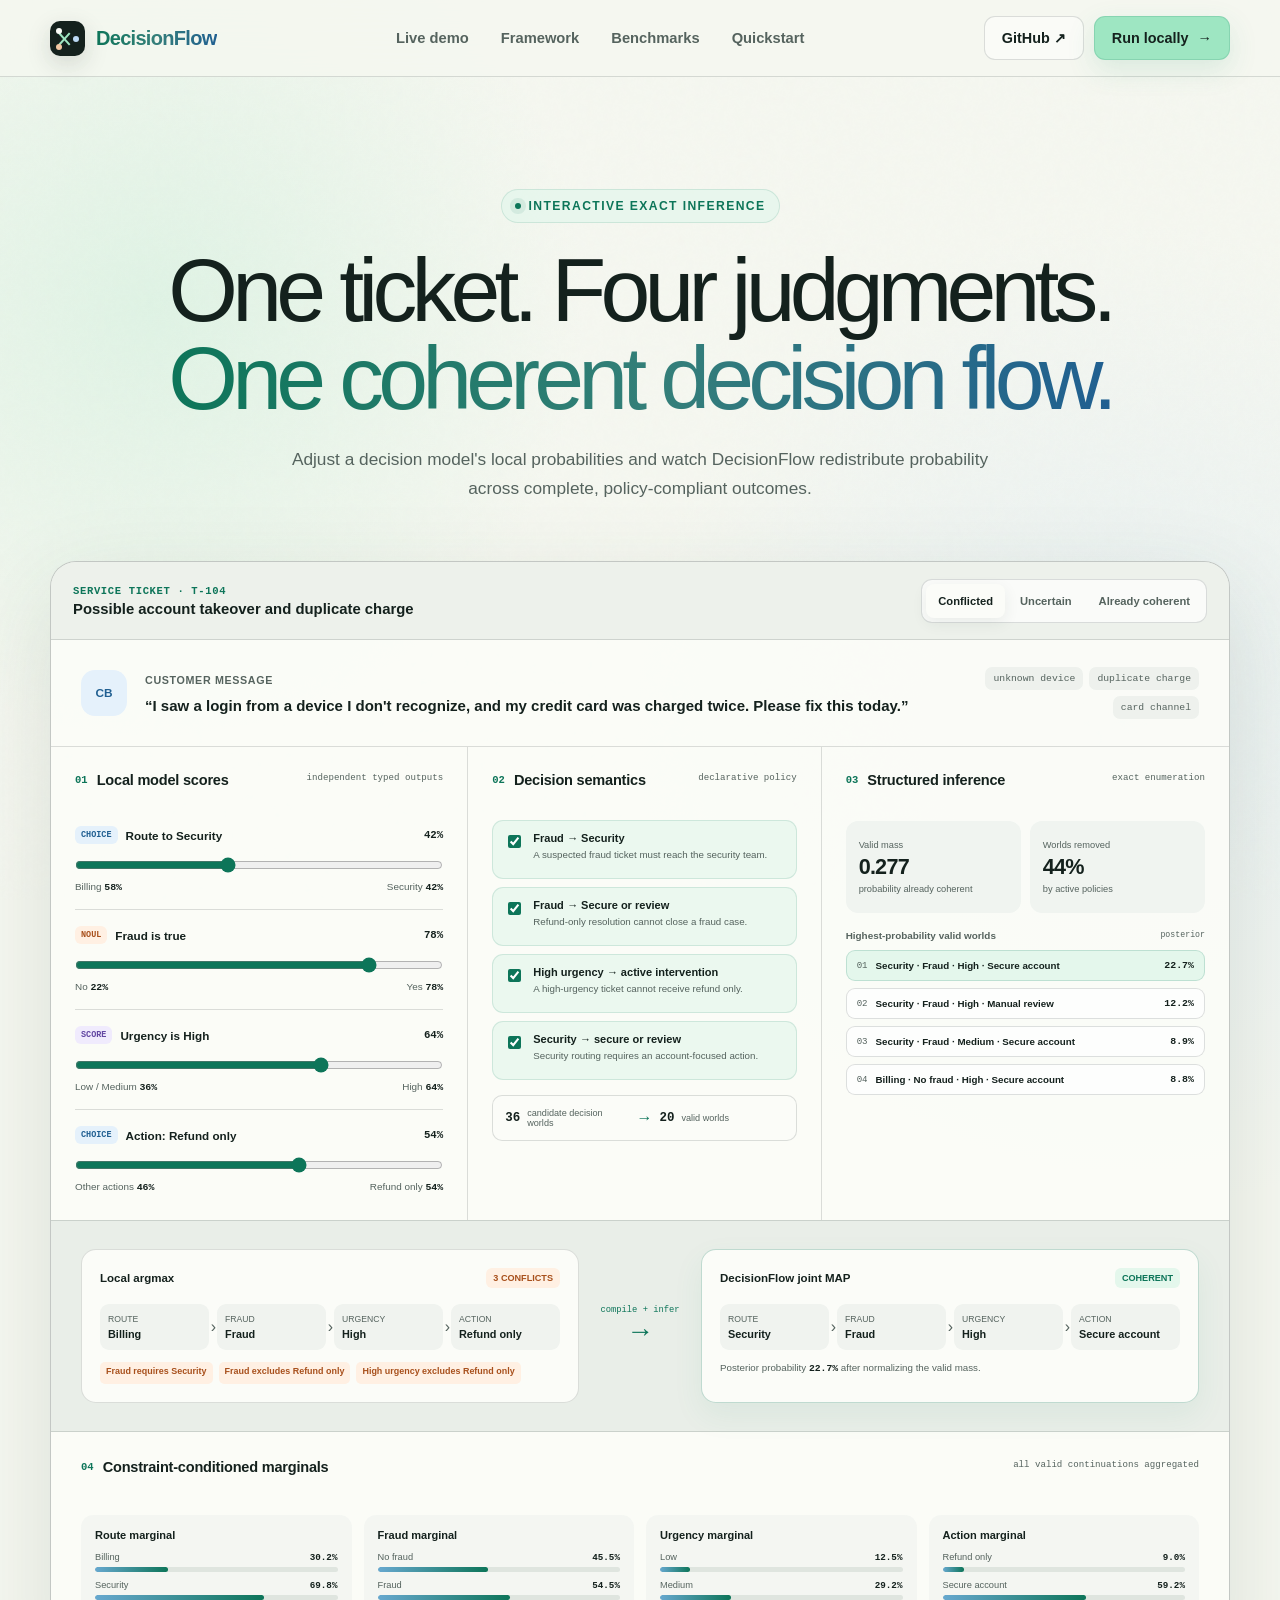
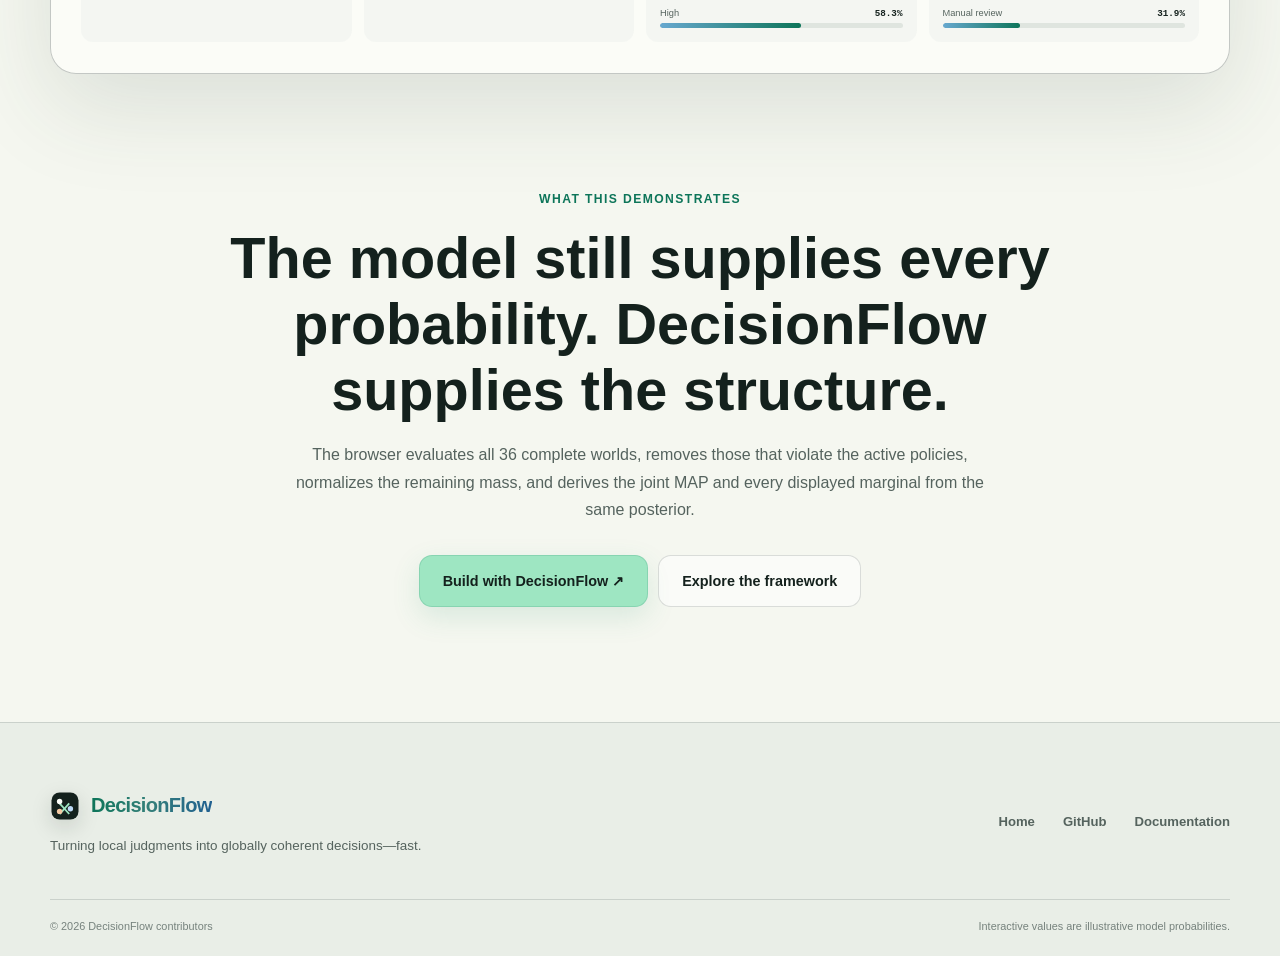
==== site/demo.html @ 05a536d3 "Add interactive service-ticket demo" ====
<!doctype html>
<html lang="en">
  <head>
    <meta charset="utf-8" />
    <meta name="viewport" content="width=device-width, initial-scale=1" />
    <meta name="description" content="An interactive DecisionFlow demo for coherent service-ticket decisions." />
    <meta name="theme-color" content="#f5f7f0" />
    <title>DecisionFlow Demo · Service ticket</title>
    <link rel="icon" href="favicon.svg" type="image/svg+xml" />
    <link rel="stylesheet" href="styles.css" />
    <link rel="stylesheet" href="demo.css" />
    <script src="script.js" defer></script>
    <script src="demo.js" defer></script>
  </head>
  <body>
    <a class="skip-link" href="#demo-main">Skip to demo</a>

    <header class="site-header">
      <div class="nav-shell">
        <a class="brand" href="index.html" aria-label="DecisionFlow home">
          <span class="brand-mark" aria-hidden="true">
            <span class="mark-node mark-node-a"></span>
            <span class="mark-node mark-node-b"></span>
            <span class="mark-node mark-node-c"></span>
          </span>
          <span class="brand-wordmark">DecisionFlow</span>
        </a>

        <button class="nav-toggle" type="button" aria-expanded="false" aria-controls="primary-nav">
          <span class="sr-only">Toggle navigation</span>
          <span></span><span></span>
        </button>

        <nav id="primary-nav" class="primary-nav" aria-label="Primary navigation">
          <a href="demo.html" aria-current="page">Live demo</a>
          <a href="index.html#framework">Framework</a>
          <a href="index.html#benchmarks">Benchmarks</a>
          <a href="index.html#quickstart">Quickstart</a>
        </nav>

        <div class="nav-actions">
          <a class="button button-ghost" href="https://github.com/xiongbo010/DecisionFlow" target="_blank" rel="noreferrer">GitHub ↗</a>
          <a class="button button-primary" href="index.html#quickstart">Run locally <span aria-hidden="true">→</span></a>
        </div>
      </div>
    </header>

    <main id="demo-main">
      <section class="demo-intro section-shell">
        <span class="eyebrow">Interactive exact inference</span>
        <h1>One ticket. Four judgments.<br /><span>One coherent decision flow.</span></h1>
        <p>Adjust a decision model's local probabilities and watch DecisionFlow redistribute probability across complete, policy-compliant outcomes.</p>
      </section>

      <section class="section-shell demo-shell" aria-label="Interactive service-ticket decision demo">
        <div class="demo-toolbar">
          <div>
            <span class="demo-kicker">Service ticket · T-104</span>
            <strong>Possible account takeover and duplicate charge</strong>
          </div>
          <div class="preset-controls" role="group" aria-label="Model probability presets">
            <button class="preset-button active" type="button" data-preset="conflicted">Conflicted</button>
            <button class="preset-button" type="button" data-preset="uncertain">Uncertain</button>
            <button class="preset-button" type="button" data-preset="aligned">Already coherent</button>
          </div>
        </div>

        <div class="ticket-state">
          <div class="ticket-avatar" aria-hidden="true">CB</div>
          <div>
            <span>Customer message</span>
            <blockquote>“I saw a login from a device I don't recognize, and my credit card was charged twice. Please fix this today.”</blockquote>
          </div>
          <div class="state-facts" aria-label="Observed ticket facts">
            <span>unknown device</span><span>duplicate charge</span><span>card channel</span>
          </div>
        </div>

        <div class="demo-grid">
          <aside class="model-controls" aria-labelledby="model-scores-heading">
            <div class="panel-heading">
              <div><span>01</span><h2 id="model-scores-heading">Local model scores</h2></div>
              <small>independent typed outputs</small>
            </div>

            <div class="score-control">
              <div><span class="type-chip choice">Choice</span><label for="route-score">Route to Security</label><output id="route-value">42%</output></div>
              <input id="route-score" type="range" min="5" max="95" value="42" />
              <p><span>Billing <b id="route-billing">58%</b></span><span>Security <b id="route-security">42%</b></span></p>
            </div>

            <div class="score-control">
              <div><span class="type-chip noul">Noul</span><label for="fraud-score">Fraud is true</label><output id="fraud-value">78%</output></div>
              <input id="fraud-score" type="range" min="5" max="95" value="78" />
              <p><span>No <b id="fraud-no">22%</b></span><span>Yes <b id="fraud-yes">78%</b></span></p>
            </div>

            <div class="score-control">
              <div><span class="type-chip score">Score</span><label for="urgency-score">Urgency is High</label><output id="urgency-value">64%</output></div>
              <input id="urgency-score" type="range" min="10" max="90" value="64" />
              <p><span>Low / Medium <b id="urgency-rest">36%</b></span><span>High <b id="urgency-high">64%</b></span></p>
            </div>

            <div class="score-control">
              <div><span class="type-chip choice">Choice</span><label for="action-score">Action: Refund only</label><output id="action-value">54%</output></div>
              <input id="action-score" type="range" min="5" max="85" value="54" />
              <p><span>Other actions <b id="action-rest">46%</b></span><span>Refund only <b id="action-refund">54%</b></span></p>
            </div>
          </aside>

          <section class="policy-panel" aria-labelledby="policies-heading">
            <div class="panel-heading">
              <div><span>02</span><h2 id="policies-heading">Decision semantics</h2></div>
              <small>declarative policy</small>
            </div>
            <div class="policy-list">
              <label><input type="checkbox" data-policy="fraudRoute" checked /><span><b>Fraud → Security</b><small>A suspected fraud ticket must reach the security team.</small></span></label>
              <label><input type="checkbox" data-policy="fraudAction" checked /><span><b>Fraud → Secure or review</b><small>Refund-only resolution cannot close a fraud case.</small></span></label>
              <label><input type="checkbox" data-policy="highAction" checked /><span><b>High urgency → active intervention</b><small>A high-urgency ticket cannot receive refund only.</small></span></label>
              <label><input type="checkbox" data-policy="securityAction" checked /><span><b>Security → secure or review</b><small>Security routing requires an account-focused action.</small></span></label>
            </div>
            <div class="world-counter"><strong>36</strong><span>candidate decision worlds</span><i aria-hidden="true">→</i><strong id="valid-world-count">15</strong><span>valid worlds</span></div>
          </section>

          <section class="inference-panel" aria-labelledby="inference-heading">
            <div class="panel-heading">
              <div><span>03</span><h2 id="inference-heading">Structured inference</h2></div>
              <small>exact enumeration</small>
            </div>
            <div class="inference-metrics">
              <div><span>Valid mass</span><strong id="valid-mass">0.000</strong><small>probability already coherent</small></div>
              <div><span>Worlds removed</span><strong id="worlds-removed">0%</strong><small>by active policies</small></div>
            </div>
            <div class="top-worlds">
              <div class="top-worlds-heading"><span>Highest-probability valid worlds</span><small>posterior</small></div>
              <ol id="top-world-list"></ol>
            </div>
          </section>
        </div>

        <div class="decision-comparison" aria-live="polite">
          <article class="decision-result local-result">
            <div class="result-heading"><span>Local argmax</span><strong id="local-status">Conflicted</strong></div>
            <div id="local-path" class="decision-path"></div>
            <ul id="local-violations" class="violation-list"></ul>
          </article>

          <div class="compile-bridge" aria-hidden="true"><span>compile + infer</span><i>→</i></div>

          <article class="decision-result structured-result">
            <div class="result-heading"><span>DecisionFlow joint MAP</span><strong>Coherent</strong></div>
            <div id="map-path" class="decision-path"></div>
            <p id="map-probability" class="map-probability"></p>
          </article>
        </div>

        <div class="marginal-section">
          <div class="panel-heading">
            <div><span>04</span><h2>Constraint-conditioned marginals</h2></div>
            <small>all valid continuations aggregated</small>
          </div>
          <div id="marginal-grid" class="marginal-grid"></div>
        </div>
      </section>

      <section class="demo-explainer section-shell">
        <span class="kicker">What this demonstrates</span>
        <h2>The model still supplies every probability. DecisionFlow supplies the structure.</h2>
        <p>The browser evaluates all 36 complete worlds, removes those that violate the active policies, normalizes the remaining mass, and derives the joint MAP and every displayed marginal from the same posterior.</p>
        <div class="hero-actions">
          <a class="button button-primary button-large" href="https://github.com/xiongbo010/DecisionFlow" target="_blank" rel="noreferrer">Build with DecisionFlow ↗</a>
          <a class="button button-ghost button-large" href="index.html#framework">Explore the framework</a>
        </div>
      </section>
    </main>

    <footer class="site-footer">
      <div class="section-shell footer-grid">
        <div>
          <a class="brand" href="index.html">
            <span class="brand-mark small" aria-hidden="true"><span class="mark-node mark-node-a"></span><span class="mark-node mark-node-b"></span><span class="mark-node mark-node-c"></span></span>
            <span class="brand-wordmark">DecisionFlow</span>
          </a>
          <p>Turning local judgments into globally coherent decisions—fast.</p>
        </div>
        <div class="footer-links">
          <a href="index.html">Home</a>
          <a href="https://github.com/xiongbo010/DecisionFlow" target="_blank" rel="noreferrer">GitHub</a>
          <a href="https://github.com/xiongbo010/DecisionFlow#readme" target="_blank" rel="noreferrer">Documentation</a>
        </div>
      </div>
      <div class="section-shell footer-bottom"><span>© 2026 DecisionFlow contributors</span><span>Interactive values are illustrative model probabilities.</span></div>
    </footer>
  </body>
</html>
---- site/styles.css ----
:root {
  --paper: #f5f7f0;
  --paper-bright: #fbfcf8;
  --ink: #14211d;
  --ink-soft: #55635e;
  --line: rgba(20, 33, 29, 0.14);
  --line-strong: rgba(20, 33, 29, 0.24);
  --mint: #9ee6c2;
  --mint-deep: #0d7559;
  --mint-pale: #e4f7ec;
  --blue: #bcd9f5;
  --blue-deep: #205f91;
  --orange: #f2c7a2;
  --orange-deep: #a8501c;
  --violet: #d9cdf8;
  --violet-deep: #6247a2;
  --shadow: 0 24px 70px rgba(43, 67, 57, 0.1);
  --radius: 24px;
  --shell: min(1180px, calc(100vw - 48px));
}

* {
  box-sizing: border-box;
}

html {
  scroll-behavior: smooth;
}

body {
  margin: 0;
  color: var(--ink);
  background:
    radial-gradient(circle at 12% 12%, rgba(158, 230, 194, 0.25), transparent 27rem),
    radial-gradient(circle at 88% 28%, rgba(188, 217, 245, 0.22), transparent 31rem),
    var(--paper);
  font-family: Inter, "SF Pro Display", "Segoe UI", "PingFang SC", "Microsoft YaHei", sans-serif;
  -webkit-font-smoothing: antialiased;
}

body::before {
  position: fixed;
  inset: 0;
  z-index: -1;
  content: "";
  pointer-events: none;
  opacity: 0.34;
  background-image: url("data:image/svg+xml,%3Csvg viewBox='0 0 120 120' xmlns='http://www.w3.org/2000/svg'%3E%3Cfilter id='n'%3E%3CfeTurbulence type='fractalNoise' baseFrequency='.9' numOctaves='3' stitchTiles='stitch'/%3E%3C/filter%3E%3Crect width='100%25' height='100%25' filter='url(%23n)' opacity='.055'/%3E%3C/svg%3E");
}

a {
  color: inherit;
  text-decoration: none;
}

button,
input,
select {
  font: inherit;
}

.skip-link {
  position: fixed;
  top: 12px;
  left: 12px;
  z-index: 200;
  padding: 10px 14px;
  color: white;
  background: var(--ink);
  border-radius: 10px;
  transform: translateY(-150%);
}

.skip-link:focus {
  transform: translateY(0);
}

.sr-only {
  position: absolute;
  width: 1px;
  height: 1px;
  padding: 0;
  margin: -1px;
  overflow: hidden;
  clip: rect(0, 0, 0, 0);
  white-space: nowrap;
  border: 0;
}

.section-shell,
.nav-shell {
  width: var(--shell);
  margin-inline: auto;
}

.site-header {
  position: sticky;
  top: 0;
  z-index: 100;
  background: rgba(245, 247, 240, 0.84);
  border-bottom: 1px solid var(--line);
  backdrop-filter: blur(18px);
}

.nav-shell {
  display: grid;
  grid-template-columns: auto 1fr auto;
  align-items: center;
  min-height: 76px;
  gap: 36px;
}

.brand {
  display: inline-flex;
  align-items: center;
  gap: 11px;
  font-size: 1.25rem;
  font-weight: 760;
  letter-spacing: -0.035em;
}

.brand-wordmark {
  background: linear-gradient(96deg, var(--mint-deep) 0%, #347f79 48%, var(--blue-deep) 100%);
  -webkit-background-clip: text;
  color: transparent;
  background-clip: text;
}

.brand-mark {
  position: relative;
  display: inline-block;
  width: 35px;
  height: 35px;
  overflow: hidden;
  background: var(--ink);
  border-radius: 10px;
  box-shadow: 0 8px 24px rgba(20, 33, 29, 0.15);
}

.brand-mark::before,
.brand-mark::after {
  position: absolute;
  width: 16px;
  height: 2px;
  content: "";
  background: var(--mint);
  transform-origin: left center;
}

.brand-mark::before {
  top: 11px;
  left: 9px;
  transform: rotate(48deg);
}

.brand-mark::after {
  top: 23px;
  left: 9px;
  transform: rotate(-48deg);
}

.mark-node {
  position: absolute;
  z-index: 2;
  width: 6px;
  height: 6px;
  background: var(--paper-bright);
  border-radius: 50%;
}

.mark-node-a { top: 7px; left: 6px; }
.mark-node-b { top: 15px; right: 6px; background: var(--blue); }
.mark-node-c { bottom: 6px; left: 6px; background: var(--orange); }

.brand-mark.small {
  width: 30px;
  height: 30px;
  border-radius: 9px;
  transform: scale(0.9);
}

.primary-nav {
  display: flex;
  justify-content: center;
  gap: 32px;
  color: var(--ink-soft);
  font-size: 0.92rem;
  font-weight: 650;
}

.primary-nav a,
.footer-links a {
  position: relative;
  transition: color 180ms ease;
}

.primary-nav a:hover,
.footer-links a:hover {
  color: var(--ink);
}

.primary-nav a::after {
  position: absolute;
  right: 0;
  bottom: -7px;
  left: 0;
  height: 2px;
  content: "";
  background: var(--mint-deep);
  border-radius: 999px;
  transform: scaleX(0);
  transition: transform 180ms ease;
}

.primary-nav a:hover::after {
  transform: scaleX(1);
}

.nav-actions,
.hero-actions {
  display: flex;
  align-items: center;
  gap: 10px;
}

.button {
  display: inline-flex;
  align-items: center;
  justify-content: center;
  min-height: 44px;
  padding: 0 17px;
  gap: 9px;
  font-size: 0.9rem;
  font-weight: 720;
  border: 1px solid transparent;
  border-radius: 11px;
  transition: transform 180ms ease, box-shadow 180ms ease, background 180ms ease;
}

.button:hover {
  transform: translateY(-2px);
}

.button svg {
  width: 17px;
  height: 17px;
  fill: currentColor;
}

.button-primary {
  background: var(--mint);
  border-color: rgba(13, 117, 89, 0.16);
  box-shadow: 0 10px 28px rgba(55, 154, 115, 0.15);
}

.button-primary:hover {
  background: #aaf0cd;
  box-shadow: 0 14px 32px rgba(55, 154, 115, 0.22);
}

.button-ghost {
  background: rgba(255, 255, 255, 0.5);
  border-color: var(--line);
}

.button-ghost:hover {
  background: rgba(255, 255, 255, 0.9);
  box-shadow: 0 10px 26px rgba(43, 67, 57, 0.08);
}

.button-large {
  min-height: 52px;
  padding-inline: 23px;
  border-radius: 13px;
}

.star-icon {
  font-size: 1.55rem;
  line-height: 0;
}

.nav-toggle {
  display: none;
  width: 42px;
  height: 42px;
  padding: 0;
  background: transparent;
  border: 1px solid var(--line);
  border-radius: 10px;
}

.nav-toggle span:not(.sr-only) {
  display: block;
  width: 17px;
  height: 2px;
  margin: 4px auto;
  background: var(--ink);
}

.hero {
  position: relative;
  display: flex;
  min-height: 850px;
  padding: 128px 0 82px;
  align-items: center;
  flex-direction: column;
  overflow: hidden;
  text-align: center;
}

.hero h1 {
  max-width: 1000px;
  margin: 29px 0 25px;
  font-size: clamp(4rem, 8.4vw, 7.5rem);
  font-weight: 520;
  line-height: 0.94;
  letter-spacing: -0.072em;
}

.hero h1 span {
  background: linear-gradient(92deg, var(--mint-deep) 2%, #3a8179 42%, var(--blue-deep) 98%);
  -webkit-background-clip: text;
  color: transparent;
  background-clip: text;
}

.eyebrow,
.kicker {
  display: inline-flex;
  align-items: center;
  gap: 8px;
  color: var(--mint-deep);
  font-size: 0.76rem;
  font-weight: 800;
  letter-spacing: 0.115em;
  text-transform: uppercase;
}

.eyebrow {
  padding: 9px 13px;
  background: rgba(228, 247, 236, 0.78);
  border: 1px solid rgba(13, 117, 89, 0.13);
  border-radius: 999px;
}

.eyebrow::before {
  width: 6px;
  height: 6px;
  content: "";
  background: var(--mint-deep);
  border-radius: 50%;
  box-shadow: 0 0 0 5px rgba(13, 117, 89, 0.09);
  animation: eyebrow-pulse 1.8s ease-in-out infinite;
}

.hero-copy {
  max-width: 740px;
  margin: 0;
  color: var(--ink-soft);
  font-size: clamp(1.05rem, 1.8vw, 1.27rem);
  line-height: 1.65;
}

.hero-actions {
  margin-top: 31px;
}

.hero-orbit {
  position: absolute;
  z-index: -1;
  border: 1px solid rgba(13, 117, 89, 0.12);
  border-radius: 50%;
}

.orbit-one {
  top: 76px;
  left: 50%;
  width: 820px;
  height: 820px;
  transform: translateX(-50%);
}

.orbit-two {
  top: 196px;
  left: 50%;
  width: 580px;
  height: 580px;
  border-color: rgba(32, 95, 145, 0.09);
  transform: translateX(-50%);
}

.hero-console {
  position: relative;
  width: min(900px, 94%);
  margin-top: 62px;
  text-align: left;
  background: rgba(251, 252, 248, 0.83);
  border: 1px solid var(--line-strong);
  border-radius: 20px;
  box-shadow: var(--shadow);
  backdrop-filter: blur(16px);
}

.console-topbar {
  display: flex;
  padding: 13px 17px;
  align-items: center;
  justify-content: space-between;
  color: var(--ink-soft);
  font-family: "SFMono-Regular", Consolas, monospace;
  font-size: 0.76rem;
  border-bottom: 1px solid var(--line);
}

.status-pill {
  display: flex;
  align-items: center;
  gap: 7px;
}

.status-pill i {
  width: 7px;
  height: 7px;
  background: #43ae79;
  border-radius: 50%;
  box-shadow: 0 0 0 4px rgba(67, 174, 121, 0.12);
}

.decision-worlds {
  display: grid;
  grid-template-columns: minmax(180px, 1fr) auto minmax(190px, 1fr) auto minmax(180px, 1fr);
  padding: 27px;
  align-items: center;
  gap: 18px;
}

.world-input,
.world-output,
.constraint-chip {
  min-height: 112px;
  padding: 18px;
  background: var(--paper-bright);
  border: 1px solid var(--line);
  border-radius: 15px;
}

.world-input > span {
  color: var(--ink-soft);
  font-size: 0.78rem;
  font-weight: 700;
}

.mini-bars {
  display: flex;
  height: 62px;
  margin-top: 8px;
  align-items: end;
  gap: 10px;
}

.mini-bars i {
  width: 28%;
  height: var(--value);
  background: linear-gradient(to top, var(--blue), #ddecfa);
  border: 1px solid rgba(32, 95, 145, 0.12);
  border-radius: 6px 6px 3px 3px;
}

.constraint-chip {
  display: flex;
  min-height: 72px;
  padding: 14px;
  align-items: center;
  justify-content: center;
  gap: 8px;
  color: var(--mint-deep);
  background: var(--mint-pale);
  border-color: rgba(13, 117, 89, 0.17);
  font-family: "SFMono-Regular", Consolas, monospace;
  font-size: 0.72rem;
}

.constraint-chip b {
  color: var(--ink-soft);
}

.world-output {
  display: flex;
  flex-direction: column;
  justify-content: center;
  gap: 7px;
  background: linear-gradient(145deg, #fff, var(--mint-pale));
}

.world-output strong {
  margin-bottom: 2px;
  font-size: 0.86rem;
}

.world-output span {
  font-family: "SFMono-Regular", Consolas, monospace;
  font-size: 0.72rem;
}

.world-arrow {
  color: var(--ink-soft);
  font-size: 1.4rem;
}

.console-metrics {
  display: flex;
  padding: 15px 27px 18px;
  gap: 29px;
  color: var(--ink-soft);
  font-size: 0.76rem;
  border-top: 1px solid var(--line);
}

.console-metrics b {
  color: var(--ink);
}

/* Homepage inference flow */
.flow-demo {
  position: relative;
  width: min(1140px, 100%);
  margin-top: 62px;
  overflow: hidden;
  text-align: left;
  background: rgba(251, 252, 248, 0.9);
  border: 1px solid var(--line-strong);
  border-radius: 22px;
  box-shadow: 0 30px 90px rgba(43, 67, 57, 0.13);
  backdrop-filter: blur(18px);
}

.flow-demo::before {
  position: absolute;
  inset: 44px -10% auto;
  height: 330px;
  content: "";
  pointer-events: none;
  background:
    radial-gradient(circle at 50% 60%, rgba(158, 230, 194, 0.2), transparent 23%),
    radial-gradient(circle at 16% 55%, rgba(188, 217, 245, 0.18), transparent 22%),
    radial-gradient(circle at 86% 55%, rgba(217, 205, 248, 0.16), transparent 22%);
}

.flow-topbar {
  position: relative;
  z-index: 3;
  display: grid;
  grid-template-columns: 1fr auto 1fr;
  min-height: 48px;
  padding-inline: 17px;
  align-items: center;
  color: var(--ink-soft);
  border-bottom: 1px solid var(--line);
  font-family: "SFMono-Regular", Consolas, monospace;
  font-size: 0.7rem;
}

.flow-window-dots {
  display: flex;
  gap: 6px;
}

.flow-window-dots i {
  width: 7px;
  height: 7px;
  background: #d8ddd8;
  border-radius: 50%;
}

.flow-window-dots i:first-child { background: var(--orange); }
.flow-window-dots i:nth-child(2) { background: #ead57e; }
.flow-window-dots i:last-child { background: var(--mint); }

.flow-title {
  color: var(--ink);
  font-weight: 700;
}

.flow-runtime {
  display: inline-flex;
  justify-self: end;
  align-items: center;
  gap: 7px;
}

.flow-runtime i {
  width: 7px;
  height: 7px;
  background: #43ae79;
  border-radius: 50%;
  box-shadow: 0 0 0 4px rgba(67, 174, 121, 0.12);
  animation: runtime-pulse 2.2s ease-in-out infinite;
}

.flow-stepper {
  --step-translate: 0%;
  position: relative;
  z-index: 3;
  display: grid;
  grid-template-columns: repeat(4, 1fr);
  padding: 13px 28px 0;
  gap: 7px;
}

.flow-stepper::before {
  position: absolute;
  bottom: 0;
  left: 28px;
  z-index: 2;
  width: calc((100% - 77px) / 4);
  height: 3px;
  content: "";
  background: linear-gradient(90deg, var(--blue-deep), var(--mint-deep));
  border-radius: 999px;
  box-shadow: 0 2px 9px rgba(13, 117, 89, 0.22);
  transform: translateX(var(--step-translate));
  transition: transform 620ms cubic-bezier(0.2, 0.82, 0.24, 1);
}

.flow-stepper span {
  position: relative;
  padding: 0 0 11px;
  color: #8a9691;
  font-size: 0.68rem;
  font-weight: 750;
  letter-spacing: 0.02em;
  transition: color 320ms ease, transform 420ms cubic-bezier(0.2, 0.82, 0.24, 1);
}

.flow-stepper span::after {
  position: absolute;
  right: 0;
  bottom: 0;
  left: 0;
  height: 2px;
  content: "";
  background: #e2e6e1;
  border-radius: 99px;
  transition: background 320ms ease;
}

.flow-stepper span.is-active {
  color: var(--ink);
  transform: translateY(-2px);
}

.flow-stepper span.is-active::after {
  background: #dce5e0;
}

.flow-stepper i {
  margin-right: 5px;
  color: inherit;
  font-family: "SFMono-Regular", Consolas, monospace;
  font-style: normal;
  font-weight: 500;
  transition: color 320ms ease;
}

.flow-stepper span.is-active i { color: var(--mint-deep); }

.flow-canvas {
  position: relative;
  z-index: 2;
  display: grid;
  grid-template-areas: "source reasoning result";
  grid-template-columns: minmax(220px, 0.8fr) minmax(520px, 2fr) minmax(220px, 0.8fr);
  grid-template-rows: minmax(410px, 1fr);
  min-height: 430px;
  padding: 18px 20px 24px;
  align-items: center;
  gap: 22px;
}

.flow-connectors {
  position: absolute;
  inset: 0;
  z-index: 0;
  width: 100%;
  height: 100%;
  overflow: visible;
  pointer-events: none;
}

.flow-line {
  fill: none;
  stroke-width: 1.8;
  stroke-linecap: round;
  stroke-dasharray: 4 9;
  opacity: 0.56;
  vector-effect: non-scaling-stroke;
  animation: flow-dash 5s linear infinite;
}

.flow-line-input { stroke: url(#flowGradientA); }
.flow-line-rule { stroke: url(#flowGradientB); }
.flow-line-dag { stroke: url(#flowGradientA); }
.flow-line-output { stroke: url(#flowGradientA); }

.flow-packet {
  fill: var(--paper-bright);
  stroke-width: 2;
  vector-effect: non-scaling-stroke;
  filter: drop-shadow(0 3px 5px rgba(20, 33, 29, 0.15));
}

.packet-input {
  stroke: var(--blue-deep);
  animation: packet-input 4.8s cubic-bezier(0.5, 0, 0.4, 1) infinite;
}

.packet-rule {
  stroke: var(--orange-deep);
  animation: packet-rule 4.8s 1.2s cubic-bezier(0.5, 0, 0.4, 1) infinite;
}

.packet-dag {
  stroke: var(--blue-deep);
  animation: packet-dag 4.8s 2s cubic-bezier(0.5, 0, 0.4, 1) infinite;
}

.packet-output {
  stroke: var(--mint-deep);
  animation: packet-output 4.8s 3.1s cubic-bezier(0.5, 0, 0.4, 1) infinite;
}

.flow-panel {
  position: relative;
  z-index: 2;
  padding: 17px;
  background: rgba(255, 255, 255, 0.86);
  border: 1px solid rgba(20, 33, 29, 0.12);
  border-radius: 15px;
  box-shadow: 0 10px 28px rgba(43, 67, 57, 0.06);
  transition: border-color 420ms ease, box-shadow 420ms ease, transform 420ms ease;
}

.flow-panel.is-active {
  border-color: rgba(32, 95, 145, 0.34);
  box-shadow: 0 14px 36px rgba(43, 91, 112, 0.12);
  transform: translateY(-3px);
}

.flow-source {
  grid-area: source;
}

.flow-rules {
  grid-area: rules;
  width: min(360px, 100%);
  min-width: 0;
  padding: 14px 15px;
  align-self: end;
  justify-self: center;
}

.flow-result {
  grid-area: result;
}

.flow-source,
.flow-result {
  min-height: 246px;
  align-self: center;
}

.flow-panel-heading {
  display: flex;
  align-items: center;
  justify-content: space-between;
  gap: 12px;
}

.flow-panel-heading > span {
  min-width: 0;
  font-size: 0.78rem;
  font-weight: 800;
}

.flow-panel-heading small {
  flex: 0 0 auto;
  color: var(--ink-soft);
  font-family: "SFMono-Regular", Consolas, monospace;
  font-size: 0.61rem;
  font-weight: 500;
}

.model-pills,
.structure-chips {
  display: flex;
  margin-top: 14px;
  flex-wrap: wrap;
  gap: 6px;
}

.model-pills span,
.structure-chips span {
  padding: 6px 8px;
  color: var(--ink-soft);
  background: #f1f3ef;
  border: 1px solid rgba(20, 33, 29, 0.08);
  border-radius: 7px;
  font-size: 0.59rem;
  font-weight: 720;
}

.signal-list {
  display: grid;
  margin-top: 19px;
  gap: 13px;
}

.signal-list > div {
  display: grid;
  grid-template-columns: 1fr auto;
  align-items: center;
  gap: 5px 9px;
}

.signal-list span,
.signal-list em {
  color: var(--ink-soft);
  font-family: "SFMono-Regular", Consolas, monospace;
  font-size: 0.59rem;
  font-style: normal;
}

.signal-list em {
  color: var(--ink);
  text-align: right;
}

.signal-list b {
  position: relative;
  grid-column: 1 / -1;
  height: 5px;
  overflow: hidden;
  background: #e8ece7;
  border-radius: 99px;
}

.signal-list b i {
  position: absolute;
  inset: 0 auto 0 0;
  width: var(--signal);
  background: linear-gradient(90deg, #9bc9eb, #5e97c2);
  border-radius: inherit;
  transform-origin: left;
  animation: signal-breathe 4.8s ease-in-out infinite;
}

.signal-list > div:nth-child(2) b i { animation-delay: 180ms; }
.signal-list > div:nth-child(3) b i { animation-delay: 360ms; }

.structure-chips {
  margin-top: 10px;
  display: grid;
  grid-template-columns: repeat(3, minmax(0, 1fr));
  width: 100%;
}

.structure-chips span {
  display: inline-flex;
  min-width: 0;
  padding: 5px 4px;
  align-items: center;
  justify-content: center;
  gap: 3px;
  background: #f7f7f3;
  font-size: 0.52rem;
  overflow-wrap: normal;
  text-align: center;
  white-space: nowrap;
}

.chip-dot {
  width: 6px;
  height: 6px;
  border-radius: 2px;
}

.chip-dot.policy { background: var(--orange); }
.chip-dot.dependency { background: var(--violet); }
.chip-dot.temporal { background: var(--blue); }

.flow-rules code {
  display: block;
  margin-top: 10px;
  color: var(--ink-soft);
  font-size: 0.6rem;
  overflow-wrap: anywhere;
  text-align: center;
}

.reasoning-field {
  position: relative;
  z-index: 2;
  display: flex;
  grid-area: reasoning;
  min-width: 0;
  min-height: 390px;
  align-items: stretch;
  justify-content: center;
  flex-direction: column;
}

.reasoning-field::before {
  position: absolute;
  inset: 18% 9% 8%;
  z-index: -1;
  content: "";
  pointer-events: none;
  background:
    radial-gradient(circle at center, rgba(158, 230, 194, 0.14), transparent 43%),
    radial-gradient(ellipse at center, rgba(188, 217, 245, 0.12), transparent 68%);
}

.reasoning-rules {
  display: flex;
  width: min(480px, calc(100% - 32px));
  min-height: 68px;
  margin: 0 auto 4px;
  padding: 10px 14px 11px;
  align-items: center;
  justify-content: center;
  flex-direction: column;
  gap: 8px;
  color: var(--ink-soft);
  background: rgba(255, 255, 255, 0.92);
  border: 1px solid rgba(20, 33, 29, 0.1);
  border-radius: 18px;
  box-shadow: 0 10px 26px rgba(43, 67, 57, 0.065);
  transition: color 360ms ease, transform 360ms ease, border-color 360ms ease, box-shadow 360ms ease;
}

.reasoning-rules > span {
  color: var(--ink);
  font-size: 0.68rem;
  font-weight: 800;
  white-space: nowrap;
}

.reasoning-rules > div {
  display: flex;
  flex-wrap: wrap;
  justify-content: center;
  gap: 7px;
}

.reasoning-rules i {
  display: inline-flex;
  padding: 6px 9px;
  align-items: center;
  gap: 5px;
  color: var(--ink-soft);
  background: #f5f7f4;
  border: 1px solid rgba(20, 33, 29, 0.08);
  border-radius: 999px;
  font-size: 0.56rem;
  font-style: normal;
  font-weight: 720;
  box-shadow: 0 4px 12px rgba(43, 67, 57, 0.035);
  transition: border-color 320ms ease, background 320ms ease, transform 320ms ease;
}

.reasoning-rules.is-active {
  transform: translateY(-2px);
  border-color: rgba(32, 95, 145, 0.22);
  box-shadow: 0 14px 32px rgba(43, 91, 112, 0.1);
}

.reasoning-rules.is-active i {
  background: rgba(255, 255, 255, 0.94);
  border-color: rgba(32, 95, 145, 0.22);
}

.structure-icon {
  position: relative;
  display: inline-block;
  width: 16px;
  height: 16px;
  flex: 0 0 16px;
}

.structure-icon.workflow { color: var(--blue-deep); }
.structure-icon.policy { color: var(--orange-deep); }
.structure-icon.ontology { color: var(--mint-deep); }
.structure-icon.constraint { color: var(--violet); }

.structure-icon.workflow::before {
  position: absolute;
  top: 3px;
  left: 3px;
  width: 8px;
  height: 9px;
  content: "";
  border-top: 1.2px solid currentColor;
  border-bottom: 1.2px solid currentColor;
  border-left: 1.2px solid currentColor;
}

.structure-icon.workflow::after {
  position: absolute;
  top: 1px;
  left: 10px;
  width: 4px;
  height: 4px;
  content: "";
  background: currentColor;
  border-radius: 50%;
  box-shadow: 0 5px 0 currentColor, 0 10px 0 currentColor;
}

.structure-icon.policy::before {
  position: absolute;
  inset: 1px 3px;
  content: "";
  border: 1.2px solid currentColor;
  border-radius: 3px;
}

.structure-icon.policy::after {
  position: absolute;
  top: 5px;
  left: 6px;
  width: 5px;
  height: 3px;
  content: "";
  border-bottom: 1.5px solid currentColor;
  border-left: 1.5px solid currentColor;
  transform: rotate(-45deg);
}

.structure-icon.ontology {
  background:
    linear-gradient(28deg, transparent 47%, currentColor 48% 53%, transparent 54%) 3px 4px / 10px 9px no-repeat,
    linear-gradient(-28deg, transparent 47%, currentColor 48% 53%, transparent 54%) 3px 4px / 10px 9px no-repeat;
}

.structure-icon.ontology::before {
  position: absolute;
  top: 1px;
  left: 6px;
  width: 4px;
  height: 4px;
  content: "";
  background: currentColor;
  border-radius: 50%;
  box-shadow: -5px 9px 0 currentColor, 5px 9px 0 currentColor;
}

.structure-icon.constraint::before,
.structure-icon.constraint::after {
  position: absolute;
  top: 2px;
  width: 4px;
  height: 12px;
  content: "";
}

.structure-icon.constraint::before {
  left: 2px;
  border-top: 1.3px solid currentColor;
  border-bottom: 1.3px solid currentColor;
  border-left: 1.3px solid currentColor;
}

.structure-icon.constraint::after {
  right: 2px;
  border-top: 1.3px solid currentColor;
  border-right: 1.3px solid currentColor;
  border-bottom: 1.3px solid currentColor;
}

.compiler-stage {
  height: 46px;
  margin: 0 0 -2px;
  opacity: 0.72;
  transition: opacity 360ms ease, transform 420ms cubic-bezier(0.2, 0.82, 0.24, 1), filter 320ms ease;
}

.compiler-stage svg {
  display: block;
  width: 100%;
  height: 100%;
  overflow: visible;
}

.compiler-merge-streams path {
  fill: none;
  stroke: url(#compilerArrowGradient);
  stroke-width: 1.35;
  stroke-dasharray: 2 8;
  stroke-linecap: round;
  vector-effect: non-scaling-stroke;
  animation: compiler-arrow-flow 1.6s linear infinite;
}

.compiler-merge-streams path:nth-child(2) { animation-delay: -0.25s; }
.compiler-merge-streams path:nth-child(3) { animation-delay: -0.5s; }
.compiler-merge-streams path:nth-child(4) { animation-delay: -0.75s; }

.compiler-merge-point {
  fill: #e99a34;
  filter: drop-shadow(0 0 4px rgba(232, 131, 35, 0.45));
  transform-origin: 350px 20px;
  animation: compiler-point-pulse 2.2s ease-in-out infinite;
}

.compiler-stage text {
  fill: #97672d;
  font-family: "SFMono-Regular", Consolas, monospace;
  font-size: 8px;
  font-weight: 800;
  letter-spacing: 0.1em;
  text-anchor: start;
  text-transform: uppercase;
}

.compiler-scope-brace {
  fill: none;
  stroke: url(#compilerArrowGradient);
  stroke-width: 1.15;
  stroke-linecap: round;
  stroke-linejoin: round;
  opacity: 0.72;
  vector-effect: non-scaling-stroke;
  transition: stroke-width 320ms ease, opacity 320ms ease;
}

.compiler-stage.is-active {
  opacity: 1;
  transform: translateY(-1px);
  filter: brightness(1.14) drop-shadow(0 0 5px rgba(232, 131, 35, 0.42));
}

.compiler-stage.is-active .compiler-merge-streams path {
  stroke-width: 1.7;
  animation-duration: 0.72s;
}

.compiler-stage.is-active .compiler-merge-point {
  filter: drop-shadow(0 0 8px rgba(232, 131, 35, 0.82));
  animation-duration: 0.9s;
}

.compiler-stage.is-active .compiler-scope-brace {
  stroke-width: 1.55;
  opacity: 1;
}

.compiler-stage.is-active text {
  fill: var(--orange-deep);
}

.reasoning-graph {
  display: block;
  width: 100%;
  height: 282px;
  overflow: visible;
  transition: opacity 420ms ease, transform 420ms ease, filter 420ms ease;
}

.flow-demo[data-active-step="0"] .reasoning-graph,
.flow-demo[data-active-step="1"] .reasoning-graph { opacity: 0.7; }
.flow-demo[data-active-step="2"] .reasoning-graph { opacity: 0.9; }
.flow-demo[data-active-step="3"] .reasoning-graph { opacity: 1; }

.reasoning-graph.is-active {
  transform: scale(1.012);
  filter: drop-shadow(0 8px 18px rgba(43, 91, 112, 0.06));
}

.graph-labels text {
  fill: #87928d;
  font-family: "SFMono-Regular", Consolas, monospace;
  font-size: 10px;
  font-weight: 700;
  letter-spacing: 0.08em;
  text-anchor: middle;
}

.reasoning-edge {
  fill: none;
  stroke-linecap: round;
  stroke-linejoin: round;
  vector-effect: non-scaling-stroke;
}

.reasoning-edge.recommended {
  stroke: url(#pathGradient);
  stroke-width: 2.7;
  stroke-dasharray: 8 9;
  filter: drop-shadow(0 2px 3px rgba(23, 128, 101, 0.16));
  animation: recommended-flow 3s linear infinite;
  transition: stroke-width 320ms ease, filter 320ms ease;
}

.reasoning-graph.is-active .reasoning-edge.recommended {
  stroke-width: 3;
  filter: drop-shadow(0 2px 5px rgba(23, 128, 101, 0.3));
  animation-duration: 0.76s;
}

.reasoning-edge.possible {
  stroke: rgba(32, 95, 145, 0.28);
  stroke-width: 1.15;
}

.reasoning-edge.removed {
  stroke: rgba(20, 33, 29, 0.13);
  stroke-width: 1;
  stroke-dasharray: 3 6;
}

.entry-node,
.path-node {
  fill: var(--paper-bright);
  stroke: rgba(32, 95, 145, 0.48);
  stroke-width: 1.4;
  vector-effect: non-scaling-stroke;
}

.entry-node {
  fill: #edf4f8;
}

.path-node.selected {
  fill: #edf7f3;
  stroke: var(--mint-deep);
  stroke-width: 2;
  animation: selected-node-pulse 3.2s ease-in-out infinite;
}

.path-node.removed-node {
  fill: #f1f3ef;
  stroke: rgba(20, 33, 29, 0.2);
  stroke-dasharray: 2 2;
}

.exit-node {
  fill: var(--mint-deep);
  stroke: var(--paper-bright);
  stroke-width: 3;
  vector-effect: non-scaling-stroke;
  filter: drop-shadow(0 5px 7px rgba(13, 117, 89, 0.2));
}

.reasoning-core {
  transform-origin: 350px 170px;
}

.core-ring {
  fill: none;
  stroke-width: 1;
  vector-effect: non-scaling-stroke;
}

.core-ring.ring-a {
  stroke: rgba(13, 117, 89, 0.22);
  stroke-dasharray: 4 7;
  transform-origin: 350px 170px;
  animation: core-spin 18s linear infinite;
}

.core-ring.ring-b {
  stroke: rgba(32, 95, 145, 0.17);
  stroke-dasharray: 2 5;
  transform-origin: 350px 170px;
  animation: core-spin 13s linear infinite reverse;
}

.core-disc {
  fill: #f2f8f5;
  stroke: rgba(13, 117, 89, 0.18);
  stroke-width: 1.3;
  vector-effect: non-scaling-stroke;
}

.core-orbit-dots {
  transform-origin: 350px 170px;
  animation: core-spin 14s linear infinite;
}

.reasoning-graph.is-active .core-ring.ring-a { animation-duration: 3.2s; }
.reasoning-graph.is-active .core-ring.ring-b { animation-duration: 2.5s; }
.reasoning-graph.is-active .core-orbit-dots { animation-duration: 2.8s; }

.core-orbit-dots circle {
  fill: var(--paper-bright);
  stroke: var(--mint-deep);
  stroke-width: 1.8;
  vector-effect: non-scaling-stroke;
  filter: drop-shadow(0 2px 4px rgba(20, 33, 29, 0.16));
}

.core-orbit-dots circle:nth-child(2) { stroke: var(--blue-deep); }
.core-orbit-dots circle:nth-child(3) { stroke: var(--orange-deep); }

.core-brand,
.core-action,
.core-sub {
  text-anchor: middle;
}

.core-brand {
  fill: var(--mint-deep);
  font-family: "SFMono-Regular", Consolas, monospace;
  font-size: 9.5px;
  font-weight: 800;
  letter-spacing: 0.09em;
}

.core-action {
  fill: var(--ink);
  font-size: 14.5px;
  font-weight: 800;
}

.core-sub {
  fill: var(--ink-soft);
  font-family: "SFMono-Regular", Consolas, monospace;
  font-size: 8.5px;
  font-weight: 800;
  letter-spacing: 0.18em;
}

.path-labels text {
  fill: var(--ink-soft);
  font-family: "SFMono-Regular", Consolas, monospace;
  font-size: 9px;
  text-anchor: middle;
}

.path-labels .removed-label {
  fill: #9aa39e;
  font-size: 7px;
}

.path-probability {
  fill: var(--ink);
  font-family: "SFMono-Regular", Consolas, monospace;
  font-size: 10px;
  font-weight: 700;
  text-anchor: start;
}

.path-probability.best {
  fill: var(--mint-deep);
  font-size: 11px;
  font-weight: 900;
  filter: drop-shadow(0 2px 4px rgba(13, 117, 89, 0.18));
}

.path-probability.best tspan {
  font-size: 7px;
  letter-spacing: 0.08em;
}

.inference-backends {
  display: flex;
  min-height: 68px;
  padding: 2px 18px 0;
  align-items: center;
  justify-content: center;
  flex-direction: column;
  gap: 7px;
  color: var(--ink-soft);
  opacity: 0.65;
  transition: opacity 360ms ease, transform 420ms cubic-bezier(0.2, 0.82, 0.24, 1);
}

.inference-backends > span {
  flex: 0 0 auto;
  color: var(--ink);
  font-family: "SFMono-Regular", Consolas, monospace;
  font-size: 0.52rem;
  font-weight: 800;
  letter-spacing: 0.055em;
  text-transform: uppercase;
}

.inference-backends > div {
  display: flex;
  max-width: 580px;
  min-width: 0;
  align-items: center;
  justify-content: center;
  flex-wrap: wrap;
  gap: 5px;
}

.inference-backends i {
  display: inline-flex;
  padding: 4px 7px;
  align-items: center;
  gap: 5px;
  color: var(--ink-soft);
  background: rgba(255, 255, 255, 0.72);
  border: 1px solid rgba(20, 33, 29, 0.09);
  border-radius: 999px;
  font-size: 0.5rem;
  font-style: normal;
  font-weight: 720;
  white-space: nowrap;
  transition: color 320ms ease, background 320ms ease, border-color 320ms ease, transform 320ms ease;
}

.inference-backends i b {
  width: 5px;
  height: 5px;
  background: #b7c0bb;
  border-radius: 50%;
}

.inference-backends i.is-selected {
  color: var(--mint-deep);
  background: #f0f8f4;
  border-color: rgba(13, 117, 89, 0.24);
}

.inference-backends i.is-selected b {
  background: var(--mint-deep);
  box-shadow: 0 0 0 3px rgba(13, 117, 89, 0.08);
}

.inference-backends.is-active {
  opacity: 1;
  transform: translateY(-2px);
}

.inference-backends.is-active i {
  transform: translateY(-1px);
}

.reasoning-key {
  display: flex;
  min-height: 24px;
  align-items: center;
  justify-content: center;
  gap: 17px;
  color: var(--ink-soft);
  font-size: 0.5rem;
}

.reasoning-key span {
  display: inline-flex;
  align-items: center;
  gap: 5px;
}

.reasoning-key i {
  width: 14px;
  height: 2px;
  border-radius: 99px;
}

.reasoning-key i.chosen { background: linear-gradient(90deg, var(--blue-deep), var(--mint-deep)); }
.reasoning-key i.open { height: 1px; background: rgba(32, 95, 145, 0.42); }
.reasoning-key i.blocked { height: 1px; background: repeating-linear-gradient(90deg, #a9b0ac 0 3px, transparent 3px 5px); }

.flow-engine {
  position: relative;
  z-index: 2;
  display: grid;
  grid-area: engine;
  width: 150px;
  height: 150px;
  place-self: center;
  place-items: center;
  border-radius: 50%;
  transition: transform 420ms ease;
}

.flow-engine.is-active {
  transform: scale(1.045);
}

.engine-halo {
  position: absolute;
  border: 1px solid rgba(13, 117, 89, 0.18);
  border-radius: 50%;
}

.halo-one {
  inset: 3px;
  animation: engine-breathe 4s ease-in-out infinite;
}

.halo-two {
  inset: 16px;
  border-color: rgba(32, 95, 145, 0.17);
  animation: engine-breathe 4s 700ms ease-in-out infinite reverse;
}

.engine-orbit {
  position: absolute;
  inset: 8px;
  border: 1px dashed rgba(20, 33, 29, 0.15);
  border-radius: 50%;
  animation: engine-spin 18s linear infinite;
}

.orbit-node {
  position: absolute;
  width: 9px;
  height: 9px;
  background: var(--paper-bright);
  border: 2px solid var(--mint-deep);
  border-radius: 50%;
  box-shadow: 0 2px 7px rgba(20, 33, 29, 0.15);
}

.node-one { top: 9px; left: 39px; }
.node-two { right: 2px; bottom: 54px; border-color: var(--blue-deep); }
.node-three { bottom: 12px; left: 31px; border-color: var(--orange-deep); }

.engine-core {
  position: relative;
  z-index: 2;
  display: flex;
  width: 108px;
  height: 108px;
  padding: 15px;
  align-items: center;
  justify-content: center;
  flex-direction: column;
  color: var(--ink);
  text-align: center;
  background:
    radial-gradient(circle at 35% 25%, rgba(255, 255, 255, 0.95), transparent 36%),
    linear-gradient(145deg, #edf7f1, #e6f1f6);
  border: 1px solid rgba(13, 117, 89, 0.18);
  border-radius: 50%;
  box-shadow: 0 17px 36px rgba(46, 91, 76, 0.14), inset 0 0 0 6px rgba(255, 255, 255, 0.34);
}

.engine-core span {
  color: var(--mint-deep);
  font-size: 0.5rem;
  font-weight: 850;
  letter-spacing: 0.08em;
  text-transform: uppercase;
}

.engine-core strong {
  margin: 5px 0 4px;
  font-size: 0.73rem;
  line-height: 1.1;
}

.engine-core small {
  color: var(--ink-soft);
  font-family: "SFMono-Regular", Consolas, monospace;
  font-size: 0.47rem;
}

.flow-dag {
  position: relative;
  z-index: 2;
  display: flex;
  grid-area: dag;
  min-width: 0;
  min-height: 252px;
  padding: 13px 12px 9px;
  flex-direction: column;
  background: rgba(255, 255, 255, 0.48);
  border: 1px solid rgba(20, 33, 29, 0.1);
  border-radius: 16px;
  transition: border-color 420ms ease, box-shadow 420ms ease, transform 420ms ease;
}

.flow-dag::before {
  position: absolute;
  inset: 20% 8%;
  z-index: -1;
  content: "";
  pointer-events: none;
  background: radial-gradient(circle, rgba(188, 217, 245, 0.2), transparent 66%);
}

.flow-dag.is-active {
  border-color: rgba(32, 95, 145, 0.32);
  box-shadow: 0 16px 38px rgba(43, 91, 112, 0.1);
  transform: translateY(-3px);
}

.dag-heading {
  display: flex;
  padding-inline: 3px;
  align-items: center;
  justify-content: space-between;
  gap: 10px;
}

.dag-heading span {
  font-size: 0.68rem;
  font-weight: 800;
}

.dag-heading small {
  color: var(--ink-soft);
  font-family: "SFMono-Regular", Consolas, monospace;
  font-size: 0.49rem;
  white-space: nowrap;
}

.dag-graph {
  display: block;
  width: 100%;
  height: 198px;
  margin-top: 3px;
  overflow: visible;
}

.dag-time-labels text {
  fill: #8a9691;
  font-family: "SFMono-Regular", Consolas, monospace;
  font-size: 9px;
  text-anchor: middle;
}

.dag-edge {
  fill: none;
  stroke-linecap: round;
  stroke-linejoin: round;
  vector-effect: non-scaling-stroke;
}

.dag-edge-map {
  stroke: url(#dagMapGradient);
  stroke-width: 2.6;
  stroke-dasharray: 7 8;
  animation: dag-map-flow 2.8s linear infinite;
  filter: drop-shadow(0 2px 3px rgba(23, 128, 101, 0.15));
}

.dag-edge-valid {
  stroke: rgba(32, 95, 145, 0.34);
  stroke-width: 1.25;
}

.dag-edge-pruned {
  stroke: rgba(20, 33, 29, 0.16);
  stroke-width: 1;
  stroke-dasharray: 3 5;
}

.dag-node circle {
  fill: var(--paper-bright);
  stroke: rgba(32, 95, 145, 0.52);
  stroke-width: 1.5;
  vector-effect: non-scaling-stroke;
}

.dag-node > text:not(.dag-caption) {
  fill: var(--ink);
  font-family: "SFMono-Regular", Consolas, monospace;
  font-size: 9px;
  font-weight: 800;
  text-anchor: middle;
}

.dag-node .dag-caption {
  fill: var(--ink-soft);
  font-family: "SFMono-Regular", Consolas, monospace;
  font-size: 8px;
  text-anchor: middle;
}

.dag-node-map circle {
  fill: #edf7f3;
  stroke: var(--mint-deep);
  stroke-width: 2;
  animation: dag-node-pulse 3.2s ease-in-out infinite;
}

.dag-node-valid circle {
  fill: #eef5fa;
  stroke: rgba(32, 95, 145, 0.58);
}

.dag-node-pruned circle {
  fill: #f1f3ef;
  stroke: rgba(20, 33, 29, 0.18);
  stroke-dasharray: 2 2;
}

.dag-node-pruned > text:not(.dag-caption),
.dag-node-pruned .dag-caption {
  fill: #9ca5a0;
  text-decoration: line-through;
}

.dag-node-goal circle {
  fill: var(--mint-deep);
  stroke: var(--mint-deep);
  filter: drop-shadow(0 4px 6px rgba(13, 117, 89, 0.2));
}

.dag-node-goal > text:not(.dag-caption) {
  fill: white;
  font-size: 11px;
}

.dag-legend {
  display: flex;
  padding-inline: 4px;
  align-items: center;
  gap: 13px;
  color: var(--ink-soft);
  font-size: 0.49rem;
}

.dag-legend span {
  display: inline-flex;
  align-items: center;
  gap: 5px;
}

.dag-legend i {
  width: 12px;
  height: 2px;
  background: var(--blue-deep);
  border-radius: 99px;
}

.dag-legend i.map { background: linear-gradient(90deg, var(--blue-deep), var(--mint-deep)); }
.dag-legend i.valid { height: 1px; opacity: 0.55; }
.dag-legend i.pruned { height: 1px; background: repeating-linear-gradient(90deg, #a9b0ac 0 3px, transparent 3px 5px); }

.result-list {
  display: grid;
  margin-top: 17px;
  gap: 8px;
}

.result-list > div {
  display: grid;
  grid-template-columns: 0.72fr 1fr auto;
  padding: 9px 10px;
  align-items: center;
  gap: 8px;
  background: #f5f7f3;
  border-radius: 9px;
  transition: background 320ms ease, transform 320ms ease;
}

.flow-result.is-active .result-list > div {
  background: #f0f5f2;
  transform: translateX(2px);
}

.result-list span,
.result-list i {
  color: var(--ink-soft);
  font-size: 0.62rem;
  font-style: normal;
}

.result-list strong {
  font-size: 0.66rem;
}

.result-list i {
  font-family: "SFMono-Regular", Consolas, monospace;
}

.map-sequence {
  margin-top: 11px;
  padding: 10px;
  background: #f5f7f3;
  border-radius: 9px;
}

.map-sequence > span {
  display: block;
  margin-bottom: 7px;
  color: var(--ink-soft);
  font-size: 0.58rem;
}

.map-sequence > div {
  display: flex;
  align-items: center;
  gap: 5px;
}

.map-sequence b {
  padding: 4px 6px;
  color: var(--ink);
  background: white;
  border: 1px solid rgba(20, 33, 29, 0.08);
  border-radius: 6px;
  font-size: 0.55rem;
}

.map-sequence i {
  color: var(--mint-deep);
  font-size: 0.67rem;
  font-style: normal;
}

.recommendation-lead {
  display: flex;
  margin-top: 25px;
  flex-direction: column;
  gap: 5px;
}

.recommendation-lead small {
  color: var(--ink-soft);
  font-size: 0.6rem;
}

.recommendation-lead strong {
  font-size: 1.16rem;
  letter-spacing: -0.025em;
}

.plan-sequence {
  display: flex;
  margin-top: 19px;
  align-items: center;
  gap: 5px;
}

.plan-sequence span {
  padding: 6px 7px;
  color: var(--ink);
  background: #f2f5f1;
  border: 1px solid rgba(20, 33, 29, 0.08);
  border-radius: 7px;
  font-size: 0.56rem;
  font-weight: 760;
}

.plan-sequence i {
  color: var(--mint-deep);
  font-size: 0.7rem;
  font-style: normal;
}

.decision-distribution {
  display: grid;
  margin-top: 16px;
  gap: 8px;
}

.distribution-heading,
.distribution-row > div {
  display: flex;
  align-items: center;
  justify-content: space-between;
  gap: 8px;
}

.distribution-heading span {
  color: var(--ink);
  font-size: 0.57rem;
  font-weight: 800;
}

.distribution-heading small {
  color: var(--ink-soft);
  font-family: "SFMono-Regular", Consolas, monospace;
  font-size: 0.5rem;
}

.distribution-row {
  display: grid;
  gap: 4px;
}

.distribution-row span,
.distribution-row strong {
  color: var(--ink-soft);
  font-size: 0.52rem;
  font-weight: 650;
}

.distribution-row strong {
  font-family: "SFMono-Regular", Consolas, monospace;
  font-weight: 800;
}

.distribution-row > b {
  position: relative;
  height: 4px;
  overflow: hidden;
  background: #e8ece7;
  border-radius: 99px;
}

.distribution-row > b i {
  position: absolute;
  inset: 0 auto 0 0;
  width: var(--probability);
  background: #b8c8d2;
  border-radius: inherit;
  transform-origin: left;
  animation: distribution-grow 4.8s ease-in-out infinite;
}

.distribution-row.is-best span,
.distribution-row.is-best strong {
  color: var(--mint-deep);
}

.distribution-row.is-best > b i {
  background: linear-gradient(90deg, var(--blue-deep), var(--mint-deep));
}

.coherence-check {
  display: flex;
  margin-top: 12px;
  align-items: center;
  gap: 7px;
  color: var(--mint-deep);
  font-size: 0.64rem;
  font-weight: 780;
}

.coherence-check span {
  display: grid;
  width: 18px;
  height: 18px;
  place-items: center;
  color: white;
  background: var(--mint-deep);
  border-radius: 50%;
  font-size: 0.6rem;
}

.flow-footer {
  position: relative;
  z-index: 3;
  display: flex;
  min-height: 44px;
  padding: 12px 18px;
  align-items: center;
  justify-content: flex-end;
  gap: 22px;
  color: var(--ink-soft);
  border-top: 1px solid var(--line);
  font-size: 0.64rem;
}

.flow-footer > span {
  display: inline-flex;
  align-items: center;
  gap: 6px;
  white-space: nowrap;
}

.flow-footer b {
  color: var(--ink);
}

.metric-icon {
  width: 7px;
  height: 7px;
  background: var(--blue);
  border-radius: 2px;
}

.metric-map { background: var(--violet); }
.metric-mass { background: var(--orange); }

.flow-footer .flow-live {
  margin-left: auto;
  color: var(--mint-deep);
  font-family: "SFMono-Regular", Consolas, monospace;
}

@keyframes flow-dash {
  to { stroke-dashoffset: -52; }
}

@keyframes packet-input {
  0%, 12% { opacity: 0; transform: translate(0, 0); }
  22% { opacity: 1; }
  65% { opacity: 1; transform: translate(73px, 0); }
  75%, 100% { opacity: 0; transform: translate(73px, 0); }
}

@keyframes packet-rule {
  0%, 12% { opacity: 0; transform: translate(0, 0); }
  22% { opacity: 1; }
  65% { opacity: 1; transform: translate(0, 70px); }
  75%, 100% { opacity: 0; transform: translate(0, 70px); }
}

@keyframes packet-dag {
  0%, 12% { opacity: 0; transform: translate(0, 0); }
  22% { opacity: 1; }
  65% { opacity: 1; transform: translate(51px, 0); }
  75%, 100% { opacity: 0; transform: translate(51px, 0); }
}

@keyframes packet-output {
  0%, 12% { opacity: 0; transform: translate(0, 0); }
  22% { opacity: 1; }
  65% { opacity: 1; transform: translate(45px, 0); }
  75%, 100% { opacity: 0; transform: translate(45px, 0); }
}

@keyframes signal-breathe {
  0%, 100% { transform: scaleX(0.84); opacity: 0.72; }
  45%, 70% { transform: scaleX(1); opacity: 1; }
}

@keyframes engine-spin {
  to { transform: rotate(360deg); }
}

@keyframes engine-breathe {
  0%, 100% { transform: scale(0.96); opacity: 0.45; }
  50% { transform: scale(1.04); opacity: 1; }
}

@keyframes runtime-pulse {
  0%, 100% { opacity: 0.55; }
  50% { opacity: 1; }
}

@keyframes eyebrow-pulse {
  0%, 100% { opacity: 0.55; transform: scale(0.82); box-shadow: 0 0 0 4px rgba(13, 117, 89, 0.07); }
  50% { opacity: 1; transform: scale(1.08); box-shadow: 0 0 0 7px rgba(13, 117, 89, 0.13); }
}

@keyframes recommended-flow {
  to { stroke-dashoffset: -68; }
}

@keyframes selected-node-pulse {
  0%, 100% { filter: drop-shadow(0 0 0 rgba(13, 117, 89, 0)); }
  50% { filter: drop-shadow(0 0 5px rgba(13, 117, 89, 0.32)); }
}

@keyframes distribution-grow {
  0%, 100% { transform: scaleX(0.82); opacity: 0.68; }
  45%, 72% { transform: scaleX(1); opacity: 1; }
}

@keyframes compiler-arrow-flow {
  to { stroke-dashoffset: -48; }
}

@keyframes compiler-point-pulse {
  0%, 100% { opacity: 0.62; transform: scale(0.82); }
  50% { opacity: 1; transform: scale(1.16); }
}

@keyframes trajectory-progress {
  0%, 10% { transform: scaleX(0.05); opacity: 0.45; }
  62%, 82% { transform: scaleX(1); opacity: 1; }
  100% { transform: scaleX(1); opacity: 0.58; }
}

@keyframes core-spin {
  to { transform: rotate(360deg); }
}

@keyframes dag-map-flow {
  to { stroke-dashoffset: -60; }
}

@keyframes dag-node-pulse {
  0%, 100% { filter: drop-shadow(0 0 0 rgba(13, 117, 89, 0)); }
  50% { filter: drop-shadow(0 0 5px rgba(13, 117, 89, 0.34)); }
}

.model-ribbon {
  width: 100%;
  overflow: hidden;
  background: rgba(251, 252, 248, 0.65);
  border-top: 1px solid var(--line);
  border-bottom: 1px solid var(--line);
}

.ribbon-track {
  display: flex;
  width: max-content;
  min-width: 100%;
  padding: 25px 3vw;
  align-items: center;
  justify-content: center;
  gap: clamp(25px, 4vw, 62px);
}

.ribbon-track a,
.ribbon-track > span {
  display: flex;
  align-items: center;
  gap: 9px;
  color: var(--ink-soft);
  font-size: 0.88rem;
  font-weight: 700;
  white-space: nowrap;
  transition: color 180ms ease, transform 180ms ease;
}

.ribbon-track a:hover {
  color: var(--ink);
  transform: translateY(-1px);
}

.ribbon-dot {
  width: 9px;
  height: 9px;
  border-radius: 3px;
  transform: rotate(45deg);
}

.mint { background: var(--mint); }
.blue { background: var(--blue); }
.orange { background: var(--orange); }
.violet { background: var(--violet); }

.content-section {
  padding-block: 128px;
}

.section-heading {
  display: grid;
  grid-template-columns: minmax(0, 1.3fr) minmax(300px, 0.7fr);
  margin-bottom: 55px;
  align-items: end;
  gap: 70px;
}

.section-heading h2,
.quickstart-copy h2,
.closing-card h2 {
  max-width: 760px;
  margin: 15px 0 0;
  font-size: clamp(2.4rem, 5vw, 4.6rem);
  font-weight: 530;
  line-height: 1.02;
  letter-spacing: -0.055em;
}

.section-heading > p,
.quickstart-copy > p,
.closing-card > p {
  margin: 0;
  color: var(--ink-soft);
  font-size: 1rem;
  line-height: 1.72;
}

.method-grid {
  display: grid;
  grid-template-columns: repeat(2, minmax(0, 1fr));
  gap: 16px;
}

.method-card {
  position: relative;
  min-height: 445px;
  padding: 34px;
  overflow: hidden;
  background: rgba(251, 252, 248, 0.75);
  border: 1px solid var(--line);
  border-radius: var(--radius);
  box-shadow: 0 14px 40px rgba(43, 67, 57, 0.055);
}

.method-card-wide {
  display: grid;
  grid-column: 1 / -1;
  grid-template-columns: 0.8fr 2.4fr;
  min-height: 330px;
  align-items: start;
  background:
    radial-gradient(circle at 85% 20%, rgba(188, 217, 245, 0.5), transparent 22rem),
    rgba(251, 252, 248, 0.82);
}

.card-number {
  color: rgba(20, 33, 29, 0.2);
  font-family: "SFMono-Regular", Consolas, monospace;
  font-size: 0.84rem;
  font-weight: 800;
}

.card-label {
  display: block;
  margin-bottom: 15px;
  color: var(--mint-deep);
  font-size: 0.75rem;
  font-weight: 800;
  letter-spacing: 0.1em;
  text-transform: uppercase;
}

.method-card h3 {
  max-width: 470px;
  margin: 0 0 14px;
  font-size: clamp(1.7rem, 3vw, 2.5rem);
  font-weight: 580;
  letter-spacing: -0.045em;
}

.method-card p {
  max-width: 610px;
  margin: 0;
  color: var(--ink-soft);
  line-height: 1.65;
}

.probability-row {
  display: grid;
  grid-template-columns: repeat(3, 1fr);
  margin-top: 35px;
  gap: 12px;
}

.probability-row > div {
  display: grid;
  padding: 14px;
  background: rgba(255, 255, 255, 0.68);
  border: 1px solid var(--line);
  border-radius: 13px;
  gap: 8px;
}

.probability-row span,
.probability-row small {
  color: var(--ink-soft);
  font-family: "SFMono-Regular", Consolas, monospace;
  font-size: 0.69rem;
}

.probability-row b {
  position: relative;
  display: block;
  height: 7px;
  overflow: hidden;
  background: #e6ebe5;
  border-radius: 99px;
}

.probability-row b::after {
  position: absolute;
  inset: 0 auto 0 0;
  width: var(--p);
  content: "";
  background: linear-gradient(90deg, var(--mint), #65b998);
  border-radius: inherit;
}

.rule-stack {
  display: grid;
  margin-top: 34px;
  gap: 9px;
}

.rule-stack span {
  display: grid;
  grid-template-columns: 1fr auto 1fr;
  padding: 13px;
  align-items: center;
  gap: 9px;
  font-family: "SFMono-Regular", Consolas, monospace;
  font-size: 0.68rem;
  background: var(--mint-pale);
  border: 1px solid rgba(13, 117, 89, 0.14);
  border-radius: 11px;
}

.rule-stack i {
  font-style: normal;
}

.rule-stack b {
  color: var(--mint-deep);
  font-size: 0.6rem;
  text-transform: uppercase;
}

.rule-stack .soft-rule {
  background: #fff4e9;
  border-color: rgba(168, 80, 28, 0.15);
}

.rule-stack .soft-rule b {
  color: var(--orange-deep);
}

.world-map {
  display: grid;
  grid-template-columns: repeat(3, 1fr);
  margin-top: 33px;
  gap: 11px;
}

.world-map span {
  display: grid;
  height: 56px;
  place-items: center;
  color: #9da7a2;
  background: repeating-linear-gradient(135deg, #f1f3ef, #f1f3ef 5px, #e7ebe6 5px, #e7ebe6 10px);
  border: 1px solid var(--line);
  border-radius: 12px;
  font-family: "SFMono-Regular", Consolas, monospace;
  text-decoration: line-through;
}

.world-map .valid {
  color: var(--ink);
  background: var(--mint-pale);
  border-color: rgba(13, 117, 89, 0.18);
  text-decoration: none;
}

.world-map .selected {
  color: white;
  background: var(--mint-deep);
  box-shadow: 0 8px 22px rgba(13, 117, 89, 0.23);
}

.world-legend {
  display: flex;
  margin-top: 14px;
  gap: 20px;
  color: var(--ink-soft);
  font-size: 0.72rem;
}

.world-legend span {
  display: flex;
  align-items: center;
  gap: 6px;
}

.world-legend i {
  width: 8px;
  height: 8px;
  background: var(--mint);
  border-radius: 3px;
}

.world-legend span:last-child i {
  background: #d8ddd8;
}

.output-strip {
  display: grid;
  grid-template-columns: repeat(5, 1fr);
  margin-top: 16px;
  border: 1px solid var(--line);
  border-radius: 16px;
  overflow: hidden;
}

.output-strip span {
  padding: 18px 12px;
  color: var(--ink-soft);
  text-align: center;
  background: rgba(251, 252, 248, 0.66);
  border-right: 1px solid var(--line);
  font-size: 0.78rem;
  font-weight: 740;
}

.output-strip span:last-child {
  border-right: 0;
}

.evidence-section {
  padding-block: 128px;
  background:
    radial-gradient(circle at 10% 90%, rgba(158, 230, 194, 0.16), transparent 28rem),
    #eef2eb;
  border-top: 1px solid var(--line);
  border-bottom: 1px solid var(--line);
}

.benchmark-grid {
  display: grid;
  grid-template-columns: minmax(0, 0.9fr) minmax(0, 1.1fr);
  gap: 16px;
}

.benchmark-demo,
.benchmark-chart {
  min-width: 0;
  min-height: 545px;
  padding: 30px;
  background: rgba(251, 252, 248, 0.82);
  border: 1px solid var(--line);
  border-radius: var(--radius);
  box-shadow: 0 16px 42px rgba(43, 67, 57, 0.06);
}

.benchmark-demo {
  background:
    radial-gradient(circle at 20% 80%, rgba(158, 230, 194, 0.2), transparent 18rem),
    rgba(251, 252, 248, 0.85);
}

.benchmark-card-heading {
  display: flex;
  align-items: flex-start;
  justify-content: space-between;
  gap: 18px;
}

.benchmark-card-heading h3 {
  margin: 8px 0 0;
  font-size: clamp(1.35rem, 2.4vw, 2rem);
  font-weight: 580;
  letter-spacing: -0.04em;
}

.benchmark-status {
  display: inline-flex;
  flex: 0 0 auto;
  padding: 7px 9px;
  align-items: center;
  gap: 6px;
  color: var(--mint-deep);
  background: var(--mint-pale);
  border: 1px solid rgba(13, 117, 89, 0.13);
  border-radius: 999px;
  font-family: "SFMono-Regular", Consolas, monospace;
  font-size: 0.58rem;
  font-weight: 800;
}

.benchmark-status i {
  width: 6px;
  height: 6px;
  background: var(--mint-deep);
  border-radius: 50%;
  animation: runtime-pulse 2.2s ease-in-out infinite;
}

.benchmark-summary {
  max-width: 520px;
  margin: 24px 0 0;
  color: var(--ink-soft);
  font-size: 0.9rem;
  line-height: 1.65;
}

.trajectory-demo {
  position: relative;
  margin-top: 48px;
}

.trajectory-line {
  position: absolute;
  top: 13px;
  right: 6.8%;
  left: 6.8%;
  height: 2px;
  overflow: hidden;
  background: #dfe6e1;
  border-radius: 99px;
}

.trajectory-line i {
  display: block;
  width: 100%;
  height: 100%;
  background: linear-gradient(90deg, var(--blue-deep), var(--mint-deep));
  transform-origin: left;
  animation: trajectory-progress 5.8s ease-in-out infinite;
}

.trajectory-demo ol {
  position: relative;
  z-index: 1;
  display: grid;
  grid-template-columns: repeat(7, minmax(0, 1fr));
  padding: 0;
  margin: 0;
  list-style: none;
}

.trajectory-demo li {
  display: flex;
  min-width: 0;
  align-items: center;
  flex-direction: column;
  gap: 9px;
}

.trajectory-demo li span {
  display: grid;
  width: 28px;
  height: 28px;
  place-items: center;
  color: var(--blue-deep);
  background: var(--paper-bright);
  border: 1px solid rgba(32, 95, 145, 0.32);
  border-radius: 50%;
  font-family: "SFMono-Regular", Consolas, monospace;
  font-size: 0.5rem;
  font-weight: 800;
  box-shadow: 0 4px 10px rgba(43, 67, 57, 0.06);
}

.trajectory-demo li b {
  max-width: 100%;
  color: var(--ink-soft);
  font-size: 0.54rem;
  font-weight: 720;
  text-align: center;
  overflow-wrap: anywhere;
}

.trajectory-demo li.is-final span {
  color: white;
  background: var(--mint-deep);
  border-color: var(--mint-deep);
  box-shadow: 0 5px 14px rgba(13, 117, 89, 0.22);
}

.trajectory-demo li.is-final b { color: var(--mint-deep); }

.benchmark-facts {
  display: grid;
  grid-template-columns: repeat(3, minmax(0, 1fr));
  margin-top: 48px;
  border: 1px solid var(--line);
  border-radius: 13px;
  overflow: hidden;
}

.benchmark-facts span {
  display: flex;
  min-height: 76px;
  padding: 12px;
  align-items: center;
  justify-content: center;
  flex-direction: column;
  gap: 5px;
  color: var(--ink-soft);
  border-right: 1px solid var(--line);
  font-size: 0.62rem;
  text-align: center;
}

.benchmark-facts span:last-child { border-right: 0; }

.benchmark-facts b {
  color: var(--ink);
  font-family: "SFMono-Regular", Consolas, monospace;
  font-size: 0.83rem;
}

.chart-unit {
  color: var(--ink-soft);
  font-family: "SFMono-Regular", Consolas, monospace;
  font-size: 0.68rem;
}

.bar-panel {
  display: grid;
  margin-top: 27px;
  gap: 10px;
}

.bar-panel + .bar-panel {
  margin-top: 30px;
  padding-top: 25px;
  border-top: 1px solid var(--line);
}

.bar-panel-heading {
  display: flex;
  margin-bottom: 2px;
  align-items: center;
  justify-content: space-between;
  gap: 12px;
}

.bar-panel-heading span {
  color: var(--ink);
  font-size: 0.73rem;
  font-weight: 800;
}

.bar-panel-heading small {
  color: var(--ink-soft);
  font-size: 0.6rem;
}

.benchmark-bar {
  display: grid;
  grid-template-columns: 105px minmax(80px, 1fr) 40px;
  align-items: center;
  gap: 10px;
}

.benchmark-bar > span {
  color: var(--ink-soft);
  font-size: 0.65rem;
  font-weight: 680;
  white-space: nowrap;
}

.benchmark-bar > b {
  position: relative;
  height: 8px;
  overflow: hidden;
  background: #e0e6e2;
  border-radius: 99px;
}

.benchmark-bar > b i {
  position: absolute;
  inset: 0 auto 0 0;
  width: var(--bar);
  background: #aebfc9;
  border-radius: inherit;
  transform: scaleX(0);
  transform-origin: left;
  transition: transform 950ms cubic-bezier(0.2, 0.82, 0.24, 1);
}

.benchmark-chart.visible .benchmark-bar > b i { transform: scaleX(1); }
.benchmark-bar.procedural > b i { background: var(--blue-deep); opacity: 0.55; }
.benchmark-bar.decisionflow > b i { background: linear-gradient(90deg, var(--blue-deep), var(--mint-deep)); opacity: 1; }

.benchmark-bar > strong {
  color: var(--ink);
  font-family: "SFMono-Regular", Consolas, monospace;
  font-size: 0.66rem;
  text-align: right;
}

.benchmark-bar.decisionflow > span,
.benchmark-bar.decisionflow > strong {
  color: var(--mint-deep);
  font-weight: 850;
}

.benchmark-note .note-icon {
  color: var(--mint-deep);
  background: var(--mint-pale);
}

.metric-grid {
  display: grid;
  grid-template-columns: repeat(3, 1fr);
  gap: 15px;
}

.metric-card {
  min-height: 320px;
  padding: 28px;
  background: rgba(251, 252, 248, 0.78);
  border: 1px solid var(--line);
  border-radius: var(--radius);
  box-shadow: 0 14px 35px rgba(43, 67, 57, 0.05);
}

.metric-card-accent {
  background: linear-gradient(145deg, #dff5e9, #f5fbf7);
  border-color: rgba(13, 117, 89, 0.17);
}

.metric-context {
  display: block;
  min-height: 35px;
  color: var(--ink-soft);
  font-size: 0.72rem;
  font-weight: 700;
  line-height: 1.4;
  letter-spacing: 0.04em;
  text-transform: uppercase;
}

.metric-card strong {
  display: block;
  margin: 24px 0 6px;
  font-size: clamp(2.6rem, 4vw, 4.2rem);
  font-weight: 560;
  line-height: 1;
  letter-spacing: -0.065em;
}

.metric-card h3 {
  margin: 0 0 17px;
  font-size: 1.15rem;
}

.metric-card p {
  margin: 0;
  color: var(--ink-soft);
  font-size: 0.9rem;
  line-height: 1.62;
}

code {
  font-family: "SFMono-Regular", Consolas, monospace;
}

.evidence-note {
  display: grid;
  grid-template-columns: auto 1fr auto;
  margin-top: 16px;
  padding: 22px 24px;
  align-items: center;
  gap: 18px;
  background: rgba(251, 252, 248, 0.7);
  border: 1px solid var(--line);
  border-radius: 16px;
}

.note-icon {
  display: grid;
  width: 38px;
  height: 38px;
  place-items: center;
  color: var(--orange-deep);
  background: #fff0e2;
  border-radius: 11px;
  font-size: 1.4rem;
  font-weight: 800;
}

.evidence-note p {
  margin: 0;
  color: var(--ink-soft);
  font-size: 0.88rem;
  line-height: 1.6;
}

.evidence-note p strong {
  color: var(--ink);
}

.evidence-note a,
.quickstart-links a {
  color: var(--mint-deep);
  font-size: 0.82rem;
  font-weight: 780;
  white-space: nowrap;
}

.project-filters {
  display: flex;
  margin-bottom: 25px;
  flex-wrap: wrap;
  gap: 8px;
}

.filter-button {
  padding: 10px 15px;
  color: var(--ink-soft);
  background: rgba(255, 255, 255, 0.4);
  border: 1px solid var(--line);
  border-radius: 999px;
  cursor: pointer;
  font-size: 0.78rem;
  font-weight: 730;
  transition: all 160ms ease;
}

.filter-button:hover,
.filter-button.active {
  color: var(--ink);
  background: var(--mint);
  border-color: rgba(13, 117, 89, 0.15);
}

.project-grid {
  display: grid;
  grid-template-columns: repeat(3, 1fr);
  gap: 14px;
}

.project-card {
  display: flex;
  min-height: 330px;
  padding: 26px;
  flex-direction: column;
  background: rgba(251, 252, 248, 0.72);
  border: 1px solid var(--line);
  border-radius: 20px;
  transition: transform 180ms ease, box-shadow 180ms ease, opacity 180ms ease;
}

.project-card:hover {
  transform: translateY(-4px);
  box-shadow: 0 18px 46px rgba(43, 67, 57, 0.09);
}

.project-card.hidden {
  display: none;
}

.project-topline {
  display: flex;
  align-items: center;
  justify-content: space-between;
}

.project-symbol {
  display: grid;
  width: 43px;
  height: 43px;
  place-items: center;
  border-radius: 13px;
  font-size: 1rem;
  font-weight: 850;
}

.symbol-mint { color: var(--mint-deep); background: var(--mint-pale); }
.symbol-blue { color: var(--blue-deep); background: #e6f1fb; }
.symbol-orange { color: var(--orange-deep); background: #fff0e3; }
.symbol-violet { color: var(--violet-deep); background: #f0ebfd; }

.license {
  color: var(--ink-soft);
  font-family: "SFMono-Regular", Consolas, monospace;
  font-size: 0.66rem;
}

.project-card h3 {
  margin: 23px 0 10px;
  font-size: 1.35rem;
  letter-spacing: -0.025em;
}

.project-card > p {
  margin: 0;
  color: var(--ink-soft);
  font-size: 0.86rem;
  line-height: 1.62;
}

.tag-row {
  display: flex;
  margin-top: 20px;
  flex-wrap: wrap;
  gap: 6px;
}

.tag-row span {
  padding: 6px 8px;
  color: var(--ink-soft);
  background: #edf0eb;
  border-radius: 7px;
  font-size: 0.66rem;
  font-weight: 700;
}

.project-links {
  display: flex;
  margin-top: auto;
  padding-top: 22px;
  gap: 16px;
}

.project-links a {
  color: var(--mint-deep);
  font-size: 0.78rem;
  font-weight: 800;
}

.quickstart-section {
  padding-block: 124px;
  background: #e8eee7;
  border-top: 1px solid var(--line);
  border-bottom: 1px solid var(--line);
}

.quickstart-grid {
  display: grid;
  grid-template-columns: 0.75fr 1.25fr;
  align-items: center;
  gap: 70px;
}

.quickstart-copy h2 {
  margin-bottom: 24px;
  font-size: clamp(2.5rem, 4.5vw, 4.1rem);
}

.quickstart-copy > p {
  max-width: 480px;
}

.quickstart-links {
  display: flex;
  margin-top: 27px;
  flex-wrap: wrap;
  gap: 20px;
}

.code-window {
  overflow: hidden;
  color: #dce8e1;
  background: #17231f;
  border: 1px solid rgba(255, 255, 255, 0.08);
  border-radius: 20px;
  box-shadow: 0 26px 65px rgba(20, 33, 29, 0.2);
}

.code-toolbar {
  display: flex;
  padding: 13px 16px;
  align-items: center;
  justify-content: space-between;
  color: #9eb1a8;
  border-bottom: 1px solid rgba(255, 255, 255, 0.08);
  font-size: 0.72rem;
}

.code-toolbar > div {
  display: flex;
  align-items: center;
  gap: 6px;
}

.code-toolbar i {
  width: 8px;
  height: 8px;
  background: #73827b;
  border-radius: 50%;
}

.code-toolbar i:first-child { background: #ec9b79; }
.code-toolbar i:nth-child(2) { background: #e6c96e; }
.code-toolbar i:nth-child(3) { background: #7dcc9f; margin-right: 8px; }

.code-toolbar button {
  padding: 6px 9px;
  color: #dce8e1;
  background: rgba(255, 255, 255, 0.06);
  border: 1px solid rgba(255, 255, 255, 0.1);
  border-radius: 7px;
  cursor: pointer;
  font-size: 0.68rem;
}

.code-window pre {
  max-height: 550px;
  margin: 0;
  padding: 25px;
  overflow: auto;
  font-family: "SFMono-Regular", Consolas, monospace;
  font-size: 0.76rem;
  line-height: 1.72;
  tab-size: 4;
}

.code-keyword { color: #9ee6c2; }
.code-string { color: #f2c7a2; }
.code-muted { color: #778a82; }

.closing-section {
  padding-block: 115px;
}

.closing-card {
  position: relative;
  padding: 85px 70px;
  overflow: hidden;
  text-align: center;
  background: var(--paper-bright);
  border: 1px solid var(--line);
  border-radius: 31px;
  box-shadow: var(--shadow);
}

.closing-card h2 {
  margin-inline: auto;
}

.closing-card > p {
  max-width: 660px;
  margin: 25px auto 0;
}

.closing-card .hero-actions {
  justify-content: center;
}

.closing-glow {
  position: absolute;
  inset: auto -8% -62% 25%;
  z-index: 0;
  height: 420px;
  background: radial-gradient(circle, rgba(158, 230, 194, 0.48), transparent 67%);
  pointer-events: none;
}

.closing-card > *:not(.closing-glow) {
  position: relative;
  z-index: 1;
}

.site-footer {
  padding: 68px 0 28px;
  background: #e9eee7;
  border-top: 1px solid var(--line);
}

.footer-grid {
  display: flex;
  align-items: center;
  justify-content: space-between;
}

.footer-grid p {
  margin: 13px 0 0;
  color: var(--ink-soft);
  font-size: 0.84rem;
}

.footer-links {
  display: flex;
  gap: 28px;
  color: var(--ink-soft);
  font-size: 0.82rem;
  font-weight: 650;
}

.footer-bottom {
  display: flex;
  margin-top: 46px;
  padding-top: 20px;
  justify-content: space-between;
  gap: 20px;
  color: #76827d;
  border-top: 1px solid var(--line);
  font-size: 0.68rem;
}

.reveal {
  opacity: 0;
  transform: translateY(18px);
  transition: opacity 700ms ease, transform 700ms cubic-bezier(0.2, 0.75, 0.25, 1);
}

.reveal.visible {
  opacity: 1;
  transform: translateY(0);
}

@media (prefers-reduced-motion: reduce) {
  html { scroll-behavior: auto; }
  *, *::before, *::after { animation-duration: 0.01ms !important; transition-duration: 0.01ms !important; }
  .reveal { opacity: 1; transform: none; }
}

@media (max-width: 1020px) {
  :root { --shell: min(920px, calc(100vw - 36px)); }
  .nav-shell { grid-template-columns: auto auto; justify-content: space-between; }
  .primary-nav {
    position: absolute;
    top: 76px;
    right: 18px;
    left: 18px;
    display: none;
    padding: 18px;
    flex-direction: column;
    background: rgba(251, 252, 248, 0.97);
    border: 1px solid var(--line);
    border-radius: 15px;
    box-shadow: var(--shadow);
  }
  .primary-nav.open { display: flex; }
  .nav-actions { display: none; }
  .nav-toggle { display: block; }
  .decision-worlds { grid-template-columns: 1fr auto 1fr; }
  .decision-worlds .world-arrow:nth-of-type(2), .world-output { display: none; }
  .flow-canvas {
    grid-template-columns: minmax(185px, 0.8fr) minmax(430px, 2fr) minmax(185px, 0.8fr);
    padding-inline: 16px;
    gap: 14px;
  }
  .flow-source, .flow-result { min-height: 232px; padding: 15px; }
  .reasoning-rules { width: min(460px, calc(100% - 12px)); padding-inline: 10px; gap: 8px; }
  .reasoning-rules i { padding-inline: 7px; }
  .reasoning-key { gap: 9px; }
  .flow-footer { gap: 14px; }
  .section-heading { grid-template-columns: 1fr; gap: 24px; }
  .section-heading > p { max-width: 700px; }
  .benchmark-grid { grid-template-columns: 1fr; }
  .benchmark-demo, .benchmark-chart { min-height: 0; }
  .project-grid { grid-template-columns: repeat(2, 1fr); }
  .quickstart-grid { grid-template-columns: 1fr; }
  .quickstart-copy > p { max-width: 680px; }
}

@media (max-width: 720px) {
  :root { --shell: calc(100vw - 28px); --radius: 19px; }
  .nav-shell { min-height: 68px; }
  .primary-nav { top: 68px; }
  .hero { min-height: auto; padding: 95px 0 55px; }
  .hero h1 { margin-top: 22px; font-size: clamp(3.35rem, 15vw, 5.3rem); }
  .hero-copy { font-size: 1rem; }
  .hero-actions { width: 100%; flex-direction: column; }
  .hero-actions .button { width: 100%; }
  .hero-console { margin-top: 45px; }
  .flow-demo { width: 100%; margin-top: 45px; }
  .flow-topbar { grid-template-columns: 1fr auto; }
  .flow-title { display: none; }
  .flow-stepper { padding-inline: 16px; }
  .flow-stepper span { font-size: 0.59rem; }
  .flow-stepper i { display: none; }
  .flow-canvas {
    grid-template-areas:
      "source"
      "reasoning"
      "result";
    grid-template-columns: 1fr;
    grid-template-rows: auto auto auto;
    min-height: 0;
    padding: 20px 16px 24px;
    gap: 20px;
  }
  .flow-connectors { display: none; }
  .flow-source,
  .flow-result { width: 100%; }
  .flow-source, .flow-result { min-height: 0; }
  .reasoning-field { width: 100%; min-height: 330px; }
  .reasoning-rules { width: 100%; min-height: 76px; padding: 10px; flex-direction: column; gap: 8px; }
  .reasoning-rules > div { gap: 5px; }
  .compiler-stage { height: 44px; margin-block: 0 -2px; }
  .reasoning-graph { height: 240px; }
  .graph-labels, .path-labels, .core-sub { display: none; }
  .inference-backends { min-height: 96px; padding-inline: 0; flex-direction: column; gap: 6px; }
  .inference-backends > div { flex-wrap: wrap; }
  .reasoning-key { min-height: 28px; flex-wrap: wrap; gap: 7px 12px; }
  .signal-list > div { grid-template-columns: 1fr auto; }
  .flow-footer { padding: 14px 16px; flex-wrap: wrap; gap: 10px 16px; }
  .flow-footer .flow-live { width: 100%; margin-left: 0; padding-top: 8px; border-top: 1px solid var(--line); }
  .decision-worlds { grid-template-columns: 1fr; padding: 18px; }
  .decision-worlds .world-arrow, .constraint-chip { display: none; }
  .world-input { min-height: 105px; }
  .console-metrics { padding: 14px 18px; flex-wrap: wrap; gap: 12px 22px; }
  .ribbon-track { justify-content: flex-start; overflow: auto; }
  .content-section, .evidence-section, .quickstart-section { padding-block: 85px; }
  .method-grid, .metric-grid, .project-grid { grid-template-columns: 1fr; }
  .benchmark-demo, .benchmark-chart { padding: 23px; }
  .benchmark-facts { grid-template-columns: 1fr; }
  .benchmark-facts span { min-height: 58px; border-right: 0; border-bottom: 1px solid var(--line); }
  .benchmark-facts span:last-child { border-bottom: 0; }
  .trajectory-demo ol { grid-template-columns: repeat(4, minmax(0, 1fr)); row-gap: 18px; }
  .trajectory-line { display: none; }
  .benchmark-bar { grid-template-columns: 88px minmax(60px, 1fr) 34px; gap: 7px; }
  .benchmark-bar > span { overflow: hidden; text-overflow: ellipsis; }
  .method-card-wide { display: block; grid-column: auto; }
  .method-card-wide .method-card-copy { margin-top: 25px; }
  .method-card { min-height: auto; padding: 26px; }
  .probability-row { grid-template-columns: 1fr; }
  .output-strip { grid-template-columns: 1fr 1fr; }
  .output-strip span { border-bottom: 1px solid var(--line); }
  .output-strip span:nth-child(even) { border-right: 0; }
  .output-strip span:last-child { grid-column: 1 / -1; border-bottom: 0; }
  .evidence-note { grid-template-columns: auto 1fr; }
  .evidence-note a { grid-column: 2; }
  .closing-section { padding-block: 75px; }
  .closing-card { padding: 65px 24px; }
  .footer-grid, .footer-bottom { align-items: flex-start; flex-direction: column; }
  .footer-links { flex-wrap: wrap; gap: 18px; }
  .code-window pre { padding: 19px; font-size: 0.7rem; }
}
---- site/demo.css ----
.demo-intro {
  padding: 112px 0 58px;
  text-align: center;
}

.demo-intro h1 {
  max-width: 980px;
  margin: 24px auto 22px;
  font-size: clamp(3.25rem, 7vw, 6.2rem);
  font-weight: 520;
  line-height: 0.98;
  letter-spacing: -0.065em;
}

.demo-intro h1 span {
  background: linear-gradient(92deg, var(--mint-deep), #347f79 52%, var(--blue-deep));
  -webkit-background-clip: text;
  color: transparent;
  background-clip: text;
}

.demo-intro > p {
  max-width: 710px;
  margin: 0 auto;
  color: var(--ink-soft);
  font-size: 1.08rem;
  line-height: 1.7;
}

.demo-shell {
  margin-bottom: 115px;
  overflow: hidden;
  background: rgba(251, 252, 248, 0.92);
  border: 1px solid var(--line-strong);
  border-radius: 26px;
  box-shadow: 0 32px 95px rgba(43, 67, 57, 0.13);
}

.demo-toolbar {
  display: flex;
  min-height: 78px;
  padding: 16px 22px;
  align-items: center;
  justify-content: space-between;
  gap: 24px;
  background: rgba(232, 238, 231, 0.72);
  border-bottom: 1px solid var(--line);
}

.demo-toolbar > div:first-child {
  display: grid;
  gap: 4px;
}

.demo-toolbar strong {
  font-size: 0.93rem;
}

.demo-kicker {
  color: var(--mint-deep);
  font-family: "SFMono-Regular", Consolas, monospace;
  font-size: 0.66rem;
  font-weight: 700;
  letter-spacing: 0.06em;
  text-transform: uppercase;
}

.preset-controls {
  display: flex;
  padding: 4px;
  gap: 3px;
  background: rgba(255, 255, 255, 0.7);
  border: 1px solid var(--line);
  border-radius: 11px;
}

.preset-button {
  min-height: 34px;
  padding: 0 12px;
  color: var(--ink-soft);
  background: transparent;
  border: 0;
  border-radius: 8px;
  cursor: pointer;
  font-size: 0.7rem;
  font-weight: 720;
}

.preset-button:hover,
.preset-button.active {
  color: var(--ink);
  background: var(--paper-bright);
  box-shadow: 0 5px 15px rgba(43, 67, 57, 0.08);
}

.ticket-state {
  display: grid;
  grid-template-columns: auto minmax(0, 1fr) auto;
  padding: 27px 30px;
  align-items: center;
  gap: 18px;
  border-bottom: 1px solid var(--line);
}

.ticket-avatar {
  display: grid;
  width: 46px;
  height: 46px;
  place-items: center;
  color: var(--blue-deep);
  background: #e5f1fb;
  border-radius: 14px;
  font-size: 0.74rem;
  font-weight: 850;
}

.ticket-state > div:nth-child(2) > span {
  color: var(--ink-soft);
  font-size: 0.67rem;
  font-weight: 780;
  letter-spacing: 0.06em;
  text-transform: uppercase;
}

.ticket-state blockquote {
  margin: 6px 0 0;
  font-size: 0.94rem;
  font-weight: 560;
  line-height: 1.55;
}

.state-facts {
  display: flex;
  max-width: 270px;
  flex-wrap: wrap;
  justify-content: flex-end;
  gap: 6px;
}

.state-facts span {
  padding: 6px 8px;
  color: var(--ink-soft);
  background: #eef1ed;
  border-radius: 7px;
  font-family: "SFMono-Regular", Consolas, monospace;
  font-size: 0.61rem;
}

.demo-grid {
  display: grid;
  grid-template-columns: 1.06fr 0.9fr 1.04fr;
}

.model-controls,
.policy-panel,
.inference-panel {
  min-width: 0;
  padding: 25px 24px 27px;
}

.policy-panel,
.inference-panel {
  border-left: 1px solid var(--line);
}

.panel-heading {
  display: flex;
  min-height: 38px;
  align-items: flex-start;
  justify-content: space-between;
  gap: 13px;
}

.panel-heading > div {
  display: flex;
  align-items: center;
  gap: 9px;
}

.panel-heading > div > span {
  color: var(--mint-deep);
  font-family: "SFMono-Regular", Consolas, monospace;
  font-size: 0.66rem;
  font-weight: 700;
}

.panel-heading h2 {
  margin: 0;
  font-size: 0.91rem;
  letter-spacing: -0.015em;
}

.panel-heading > small {
  color: var(--ink-soft);
  font-family: "SFMono-Regular", Consolas, monospace;
  font-size: 0.57rem;
  line-height: 1.35;
  text-align: right;
}

.score-control {
  padding: 16px 0;
  border-bottom: 1px solid var(--line);
}

.score-control:last-child {
  padding-bottom: 0;
  border-bottom: 0;
}

.score-control > div {
  display: grid;
  grid-template-columns: auto 1fr auto;
  align-items: center;
  gap: 8px;
}

.score-control label {
  min-width: 0;
  font-size: 0.73rem;
  font-weight: 720;
}

.score-control output {
  font-family: "SFMono-Regular", Consolas, monospace;
  font-size: 0.67rem;
  font-weight: 700;
}

.type-chip {
  padding: 4px 6px;
  border-radius: 6px;
  font-family: "SFMono-Regular", Consolas, monospace;
  font-size: 0.53rem;
  font-weight: 750;
  text-transform: uppercase;
}

.type-chip.choice { color: var(--blue-deep); background: #e5f1fb; }
.type-chip.noul { color: var(--orange-deep); background: #fff0e3; }
.type-chip.score { color: var(--violet-deep); background: #f0ebfd; }

.score-control input[type="range"] {
  width: 100%;
  margin: 13px 0 8px;
  accent-color: var(--mint-deep);
}

.score-control p {
  display: flex;
  margin: 0;
  justify-content: space-between;
  gap: 12px;
  color: var(--ink-soft);
  font-size: 0.62rem;
}

.score-control p b {
  color: var(--ink);
  font-family: "SFMono-Regular", Consolas, monospace;
}

.policy-list {
  display: grid;
  margin-top: 10px;
  gap: 8px;
}

.policy-list label {
  display: grid;
  grid-template-columns: auto 1fr;
  min-height: 59px;
  padding: 11px;
  align-items: start;
  gap: 9px;
  background: rgba(241, 244, 240, 0.72);
  border: 1px solid transparent;
  border-radius: 11px;
  cursor: pointer;
  transition: border-color 160ms ease, background 160ms ease;
}

.policy-list label:has(input:checked) {
  background: rgba(228, 247, 236, 0.7);
  border-color: rgba(13, 117, 89, 0.13);
}

.policy-list input {
  margin-top: 3px;
  accent-color: var(--mint-deep);
}

.policy-list span {
  display: grid;
  gap: 4px;
}

.policy-list b {
  font-size: 0.69rem;
}

.policy-list small {
  color: var(--ink-soft);
  font-size: 0.61rem;
  line-height: 1.42;
}

.world-counter {
  display: grid;
  grid-template-columns: auto 1fr auto auto 1fr;
  margin-top: 15px;
  padding: 12px;
  align-items: center;
  gap: 7px;
  color: var(--ink-soft);
  background: var(--paper-bright);
  border: 1px solid var(--line);
  border-radius: 10px;
  font-size: 0.57rem;
}

.world-counter strong {
  color: var(--ink);
  font-family: "SFMono-Regular", Consolas, monospace;
  font-size: 0.78rem;
}

.world-counter i {
  color: var(--mint-deep);
  font-size: 1rem;
  font-style: normal;
}

.inference-metrics {
  display: grid;
  grid-template-columns: 1fr 1fr;
  margin-top: 11px;
  gap: 9px;
}

.inference-metrics > div {
  display: grid;
  min-height: 92px;
  padding: 13px;
  align-content: center;
  gap: 4px;
  background: #f0f4f0;
  border-radius: 12px;
}

.inference-metrics span,
.inference-metrics small {
  color: var(--ink-soft);
  font-size: 0.58rem;
}

.inference-metrics strong {
  font-size: 1.35rem;
  letter-spacing: -0.035em;
}

.top-worlds {
  margin-top: 17px;
}

.top-worlds-heading {
  display: flex;
  justify-content: space-between;
  gap: 12px;
  color: var(--ink-soft);
  font-size: 0.62rem;
  font-weight: 700;
}

.top-worlds-heading small {
  font-family: "SFMono-Regular", Consolas, monospace;
  font-weight: 500;
}

.top-worlds ol {
  display: grid;
  margin: 9px 0 0;
  padding: 0;
  gap: 7px;
  list-style: none;
}

.top-worlds li {
  display: grid;
  grid-template-columns: auto 1fr auto;
  padding: 9px 10px;
  align-items: center;
  gap: 8px;
  background: rgba(255, 255, 255, 0.72);
  border: 1px solid var(--line);
  border-radius: 9px;
}

.top-worlds li:first-child {
  background: var(--mint-pale);
  border-color: rgba(13, 117, 89, 0.18);
}

.world-rank {
  color: var(--ink-soft);
  font-family: "SFMono-Regular", Consolas, monospace;
  font-size: 0.57rem;
}

.world-label {
  min-width: 0;
  overflow: hidden;
  font-size: 0.61rem;
  font-weight: 650;
  text-overflow: ellipsis;
  white-space: nowrap;
}

.world-probability {
  font-family: "SFMono-Regular", Consolas, monospace;
  font-size: 0.62rem;
  font-weight: 750;
}

.decision-comparison {
  display: grid;
  grid-template-columns: 1fr auto 1fr;
  padding: 28px 30px;
  align-items: stretch;
  gap: 20px;
  background: #e9eee8;
  border-top: 1px solid var(--line);
  border-bottom: 1px solid var(--line);
}

.decision-result {
  padding: 18px;
  background: var(--paper-bright);
  border: 1px solid var(--line);
  border-radius: 15px;
}

.structured-result {
  border-color: rgba(13, 117, 89, 0.25);
  box-shadow: 0 12px 30px rgba(55, 154, 115, 0.08);
}

.result-heading {
  display: flex;
  align-items: center;
  justify-content: space-between;
  gap: 12px;
  font-size: 0.72rem;
  font-weight: 780;
}

.result-heading strong {
  padding: 5px 7px;
  color: var(--orange-deep);
  background: #fff0e3;
  border-radius: 6px;
  font-size: 0.57rem;
  text-transform: uppercase;
}

.structured-result .result-heading strong {
  color: var(--mint-deep);
  background: var(--mint-pale);
}

.decision-path {
  display: grid;
  grid-template-columns: repeat(4, minmax(0, 1fr));
  margin-top: 16px;
  gap: 8px;
}

.path-step {
  position: relative;
  min-width: 0;
  padding: 10px 8px;
  background: #f0f3ef;
  border-radius: 9px;
}

.path-step:not(:last-child)::after {
  position: absolute;
  top: 50%;
  right: -7px;
  z-index: 2;
  content: "›";
  color: var(--ink-soft);
  transform: translateY(-50%);
}

.path-step span,
.path-step strong {
  display: block;
  overflow: hidden;
  text-overflow: ellipsis;
  white-space: nowrap;
}

.path-step span {
  color: var(--ink-soft);
  font-size: 0.54rem;
  text-transform: uppercase;
}

.path-step strong {
  margin-top: 4px;
  font-size: 0.68rem;
}

.violation-list {
  display: flex;
  min-height: 22px;
  margin: 12px 0 0;
  padding: 0;
  flex-wrap: wrap;
  gap: 6px;
  list-style: none;
}

.violation-list li {
  padding: 4px 6px;
  color: var(--orange-deep);
  background: #fff0e3;
  border-radius: 5px;
  font-size: 0.56rem;
  font-weight: 700;
}

.violation-list li.no-conflict {
  color: var(--mint-deep);
  background: var(--mint-pale);
}

.compile-bridge {
  display: grid;
  min-width: 82px;
  place-content: center;
  color: var(--mint-deep);
  text-align: center;
}

.compile-bridge span {
  font-family: "SFMono-Regular", Consolas, monospace;
  font-size: 0.55rem;
}

.compile-bridge i {
  font-size: 1.7rem;
  font-style: normal;
}

.map-probability {
  margin: 12px 0 0;
  color: var(--ink-soft);
  font-size: 0.61rem;
}

.map-probability b {
  color: var(--ink);
  font-family: "SFMono-Regular", Consolas, monospace;
}

.marginal-section {
  padding: 27px 30px 31px;
}

.marginal-grid {
  display: grid;
  grid-template-columns: repeat(4, 1fr);
  margin-top: 18px;
  gap: 12px;
}

.marginal-card {
  min-width: 0;
  padding: 14px;
  background: rgba(241, 244, 240, 0.72);
  border-radius: 12px;
}

.marginal-card > strong {
  display: block;
  margin-bottom: 11px;
  font-size: 0.69rem;
}

.marginal-row {
  margin-top: 8px;
}

.marginal-row > div {
  display: flex;
  margin-bottom: 4px;
  justify-content: space-between;
  gap: 8px;
  color: var(--ink-soft);
  font-size: 0.58rem;
}

.marginal-row > div b {
  color: var(--ink);
  font-family: "SFMono-Regular", Consolas, monospace;
}

.marginal-track {
  display: block;
  height: 5px;
  overflow: hidden;
  background: #dfe5df;
  border-radius: 99px;
}

.marginal-track i {
  display: block;
  width: var(--marginal);
  height: 100%;
  background: linear-gradient(90deg, #67a8cf, var(--mint-deep));
  border-radius: inherit;
  transition: width 260ms ease;
}

.demo-explainer {
  padding-bottom: 115px;
  text-align: center;
}

.demo-explainer h2 {
  max-width: 840px;
  margin: 18px auto;
  font-size: clamp(2.35rem, 4.5vw, 4.2rem);
}

.demo-explainer > p {
  max-width: 710px;
  margin: 0 auto;
  color: var(--ink-soft);
  line-height: 1.72;
}

.demo-explainer .hero-actions {
  justify-content: center;
}

@media (max-width: 1020px) {
  .demo-grid { grid-template-columns: 1fr 1fr; }
  .inference-panel { grid-column: 1 / -1; border-top: 1px solid var(--line); border-left: 0; }
  .top-worlds ol { grid-template-columns: repeat(2, 1fr); }
  .marginal-grid { grid-template-columns: repeat(2, 1fr); }
}

@media (max-width: 720px) {
  .demo-intro { padding: 88px 0 45px; }
  .demo-intro h1 { font-size: clamp(3rem, 14vw, 4.5rem); }
  .demo-shell { width: 100%; margin-bottom: 85px; border-radius: 0; border-right: 0; border-left: 0; }
  .demo-toolbar { align-items: flex-start; flex-direction: column; }
  .preset-controls { width: 100%; overflow: auto; }
  .preset-button { flex: 1 0 auto; }
  .ticket-state { grid-template-columns: auto 1fr; padding: 22px 18px; }
  .state-facts { grid-column: 1 / -1; max-width: none; justify-content: flex-start; }
  .demo-grid { grid-template-columns: 1fr; }
  .policy-panel, .inference-panel { grid-column: auto; border-top: 1px solid var(--line); border-left: 0; }
  .top-worlds ol { grid-template-columns: 1fr; }
  .decision-comparison { grid-template-columns: 1fr; padding: 22px 18px; }
  .compile-bridge { min-height: 46px; }
  .compile-bridge i { transform: rotate(90deg); }
  .marginal-section { padding: 24px 18px 28px; }
  .marginal-grid { grid-template-columns: 1fr; }
  .decision-path { grid-template-columns: repeat(2, 1fr); }
  .path-step:nth-child(2)::after { display: none; }
  .demo-explainer { padding-bottom: 85px; }
}
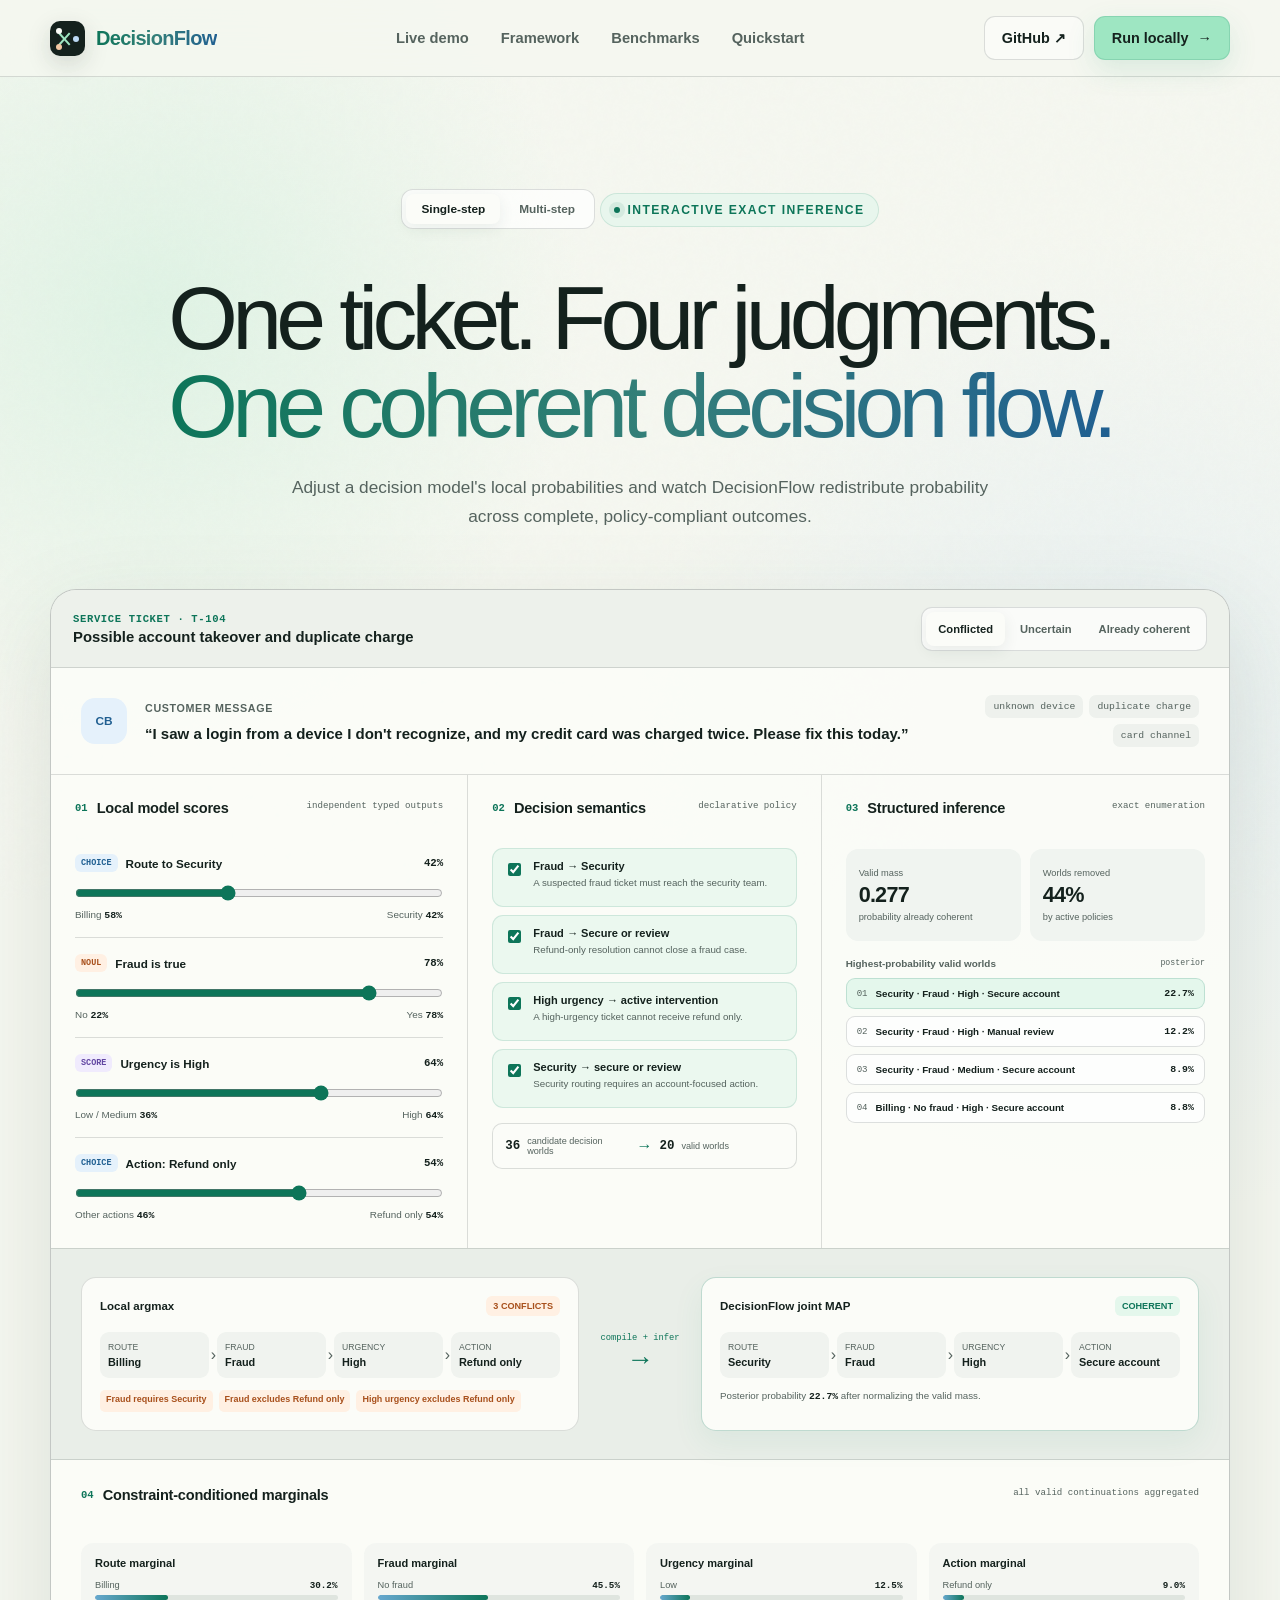
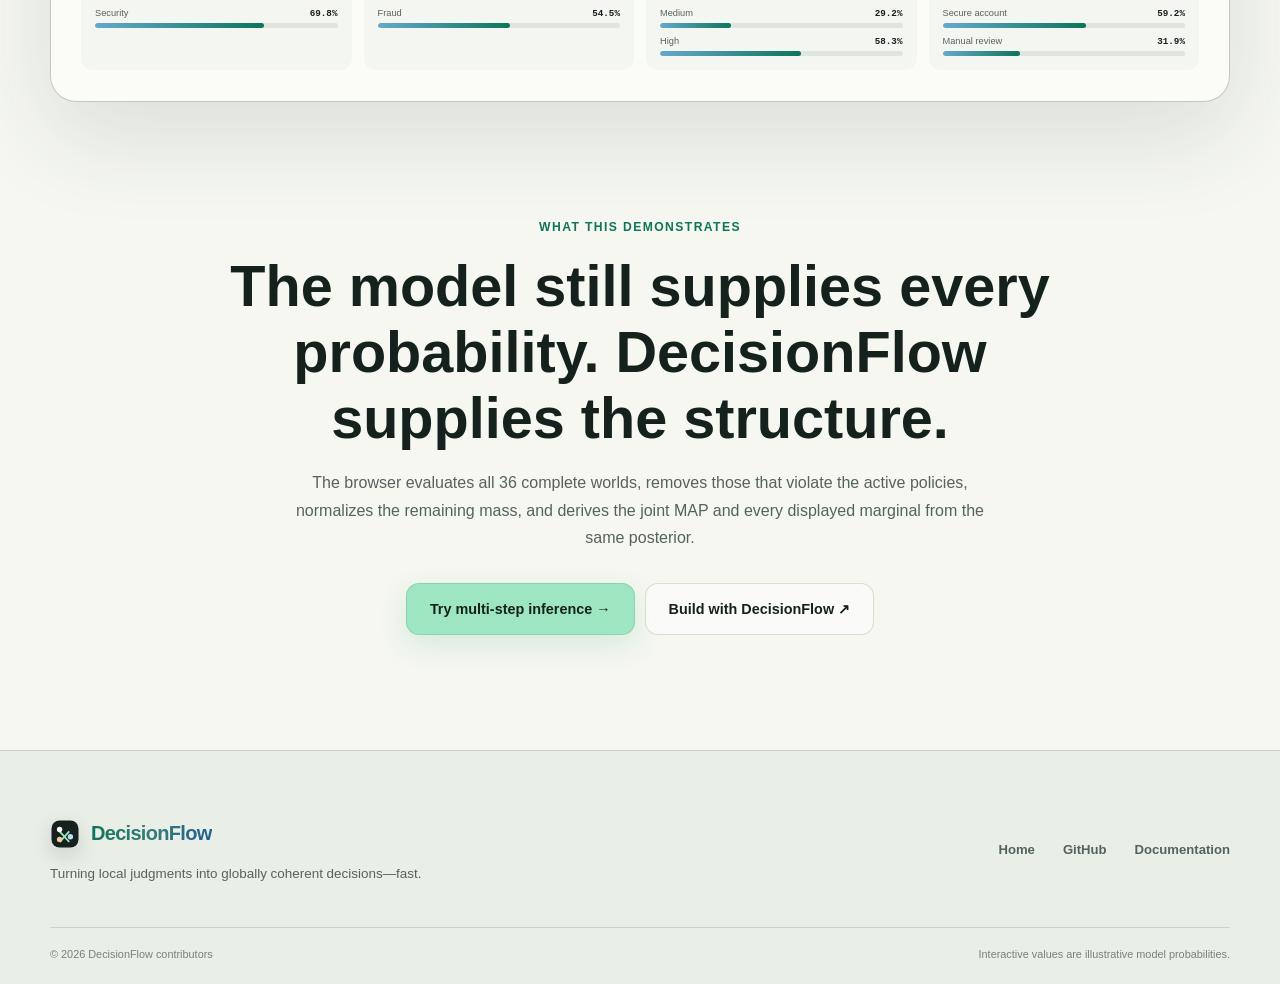
==== commit 622c4bcb: "Add multi-step trajectory inference demo" ====
--- a/site/demo.html
+++ b/site/demo.html
@@ -32,7 +32,7 @@
         </button>
 
         <nav id="primary-nav" class="primary-nav" aria-label="Primary navigation">
-          <a href="demo.html" aria-current="page">Live demo</a>
+          <a href="multistep-demo.html">Live demo</a>
           <a href="index.html#framework">Framework</a>
           <a href="index.html#benchmarks">Benchmarks</a>
           <a href="index.html#quickstart">Quickstart</a>
@@ -47,6 +47,10 @@
 
     <main id="demo-main">
       <section class="demo-intro section-shell">
+        <div class="demo-mode-switch" aria-label="Demo mode">
+          <a class="active" href="demo.html" aria-current="page">Single-step</a>
+          <a href="multistep-demo.html">Multi-step</a>
+        </div>
         <span class="eyebrow">Interactive exact inference</span>
         <h1>One ticket. Four judgments.<br /><span>One coherent decision flow.</span></h1>
         <p>Adjust a decision model's local probabilities and watch DecisionFlow redistribute probability across complete, policy-compliant outcomes.</p>
@@ -168,8 +172,8 @@
         <h2>The model still supplies every probability. DecisionFlow supplies the structure.</h2>
         <p>The browser evaluates all 36 complete worlds, removes those that violate the active policies, normalizes the remaining mass, and derives the joint MAP and every displayed marginal from the same posterior.</p>
         <div class="hero-actions">
-          <a class="button button-primary button-large" href="https://github.com/xiongbo010/DecisionFlow" target="_blank" rel="noreferrer">Build with DecisionFlow ↗</a>
-          <a class="button button-ghost button-large" href="index.html#framework">Explore the framework</a>
+          <a class="button button-primary button-large" href="multistep-demo.html">Try multi-step inference →</a>
+          <a class="button button-ghost button-large" href="https://github.com/xiongbo010/DecisionFlow" target="_blank" rel="noreferrer">Build with DecisionFlow ↗</a>
         </div>
       </section>
     </main>
--- a/site/demo.css
+++ b/site/demo.css
@@ -1,3 +1,28 @@
+.demo-mode-switch {
+  display: inline-flex;
+  margin-bottom: 22px;
+  padding: 4px;
+  gap: 4px;
+  background: rgba(255, 255, 255, 0.72);
+  border: 1px solid var(--line);
+  border-radius: 12px;
+}
+
+.demo-mode-switch a {
+  padding: 8px 15px;
+  color: var(--ink-soft);
+  border-radius: 8px;
+  font-size: 0.74rem;
+  font-weight: 720;
+}
+
+.demo-mode-switch a:hover,
+.demo-mode-switch a.active {
+  color: var(--ink);
+  background: var(--paper-bright);
+  box-shadow: 0 5px 15px rgba(43, 67, 57, 0.08);
+}
+
 .demo-intro {
   padding: 112px 0 58px;
   text-align: center;
